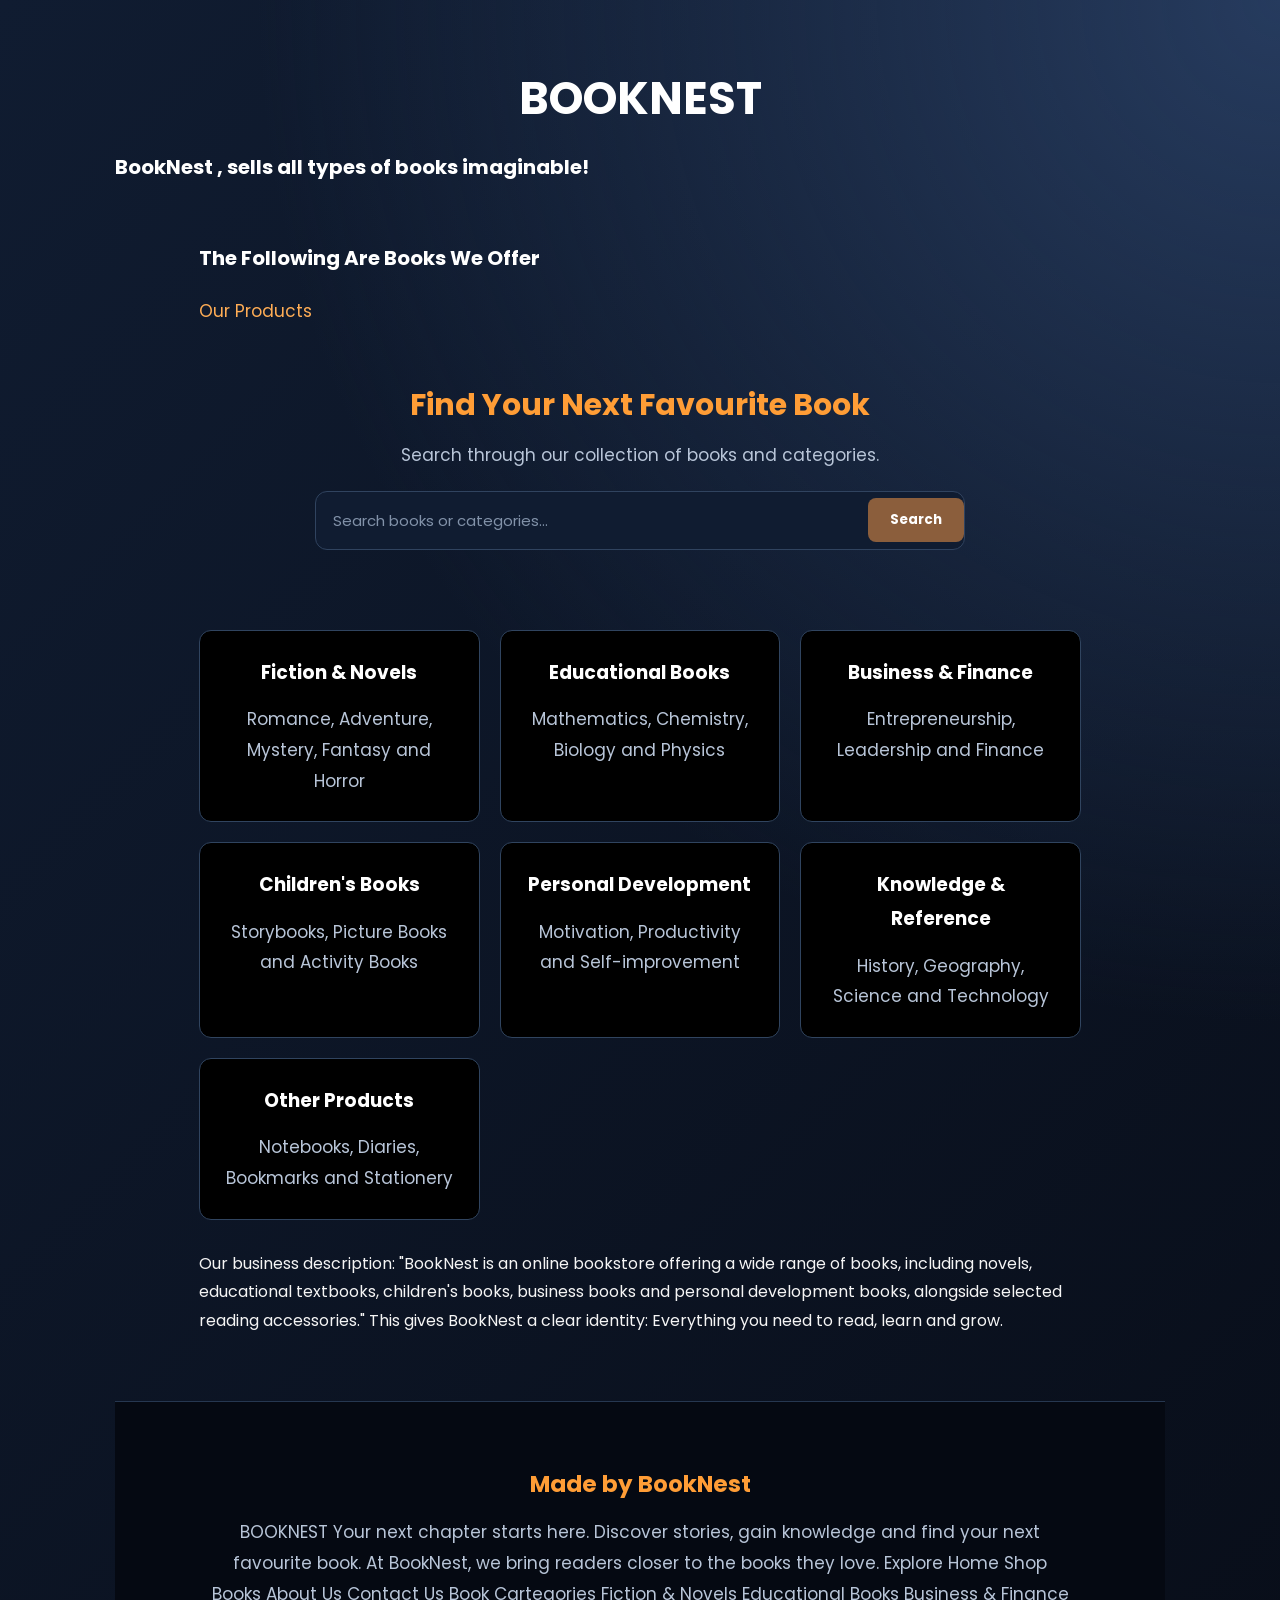
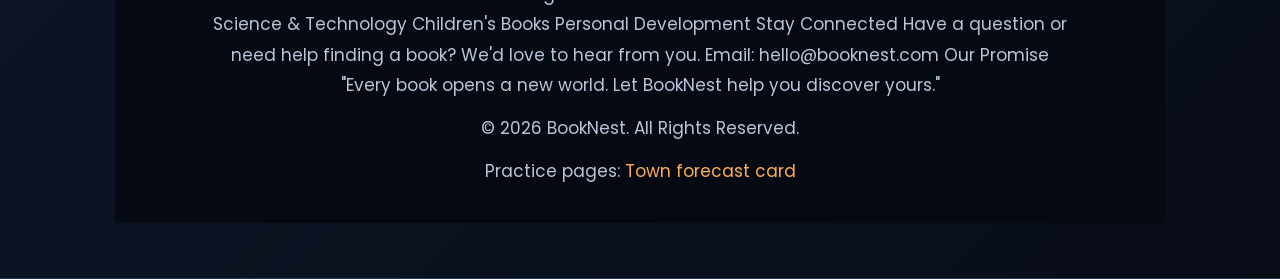
==== 1st-project-main/index.html @ 3903e00a "improve the main page and other pages" ====
<!DOCTYPE html>
<html lang="en">
<head>
  <meta charset="UTF-8">
  <meta name="viewport" content="width=device-width, initial-scale=1">
  <title>BOOKNEST</title>
  <link rel="icon" href="data:,">
  <link rel="stylesheet" href="style.css">
</head>
<body>
  <a class="skip-link" href="#main">Skip to the main content</a>
  

  <header>
    <h1>BOOKNEST</h1>
    <h2>BookNest , sells all types of books imaginable!</h2>
    

 

<main id="main">
    <section class="card" aria-labelledby="items-title">

        <h2 id="items-title">The Following Are Books We Offer</h2>
        <p class="note">Our Products</p>

        <!-- BOOK SEARCH SECTION -->
        <div class="search-section">

            <h2>Find Your Next Favourite Book</h2>

            <p>Search through our collection of books and categories.</p>

            <form class="search-box" id="bookSearch">

                <input
                    type="search"
                    id="searchInput"
                    placeholder="Search books or categories..."
                    aria-label="Search books or categories"
                >

                <button type="submit">Search</button>

            </form>

            <p id="searchMessage" class="search-message"></p>

        </div>

        <!-- BOOK CATEGORY CARDS -->
        <div class="category-grid">

            <a href="fiction.html" class="category-tab">
                <h3>Fiction & Novels</h3>
                <p>Romance, Adventure, Mystery, Fantasy and Horror</p>
            </a>

            <a href="education.html" class="category-tab">
                <h3>Educational Books</h3>
                <p>Mathematics, Chemistry, Biology and Physics</p>
            </a>

            <a href="business.html" class="category-tab">
                <h3>Business & Finance</h3>
                <p>Entrepreneurship, Leadership and Finance</p>
            </a>

            <a href="children.html" class="category-tab">
                <h3>Children's Books</h3>
                <p>Storybooks, Picture Books and Activity Books</p>
            </a>

            <a href="development.html" class="category-tab">
                <h3>Personal Development</h3>
                <p>Motivation, Productivity and Self-improvement</p>
            </a>

            <a href="knowledge.html" class="category-tab">
                <h3>Knowledge & Reference</h3>
                <p>History, Geography, Science and Technology</p>
            </a>

            <a href="products.html" class="category-tab">
                <h3>Other Products</h3>
                <p>Notebooks, Diaries, Bookmarks and Stationery</p>
            </a>

</div>

Our business description:

"BookNest is an online bookstore offering a wide range of books, including novels, educational textbooks, children's books, business books and personal development books, alongside selected reading accessories."

This gives BookNest a clear identity: Everything you need to read, learn and grow.</p>

     
    </section>
  </main>

  <footer>
    <p>Made by BookNest</p>
    <p>BOOKNEST

Your next chapter starts here.
Discover stories, gain knowledge and find your next favourite book. At BookNest, we bring readers closer to the books they love.
Explore
Home
Shop Books
About Us
Contact Us
Book Cartegories
Fiction & Novels
Educational Books
Business & Finance
Science & Technology
Children's Books
Personal Development
Stay Connected
Have a question or need help finding a book? We'd love to hear from you.
Email: hello@booknest.com
Our Promise
"Every book opens a new world. Let BookNest help you discover yours."

<p>© 2026 BookNest. All Rights Reserved.</p>
    <p>Practice pages: <a href="practice/index.html">Town forecast card</a></p>
  </footer>

  <script type="module" src="app.js"></script>
</body>
</html>
---- 1st-project-main/style.css ----
/* =================================
   BOOKNEST - MODERN DARK WEBSITE
================================= */

@import url('https://fonts.googleapis.com/css2?family=Poppins:wght@300;400;500;600;700;800&display=swap');

* {
    margin: 0;
    padding: 0;
    box-sizing: border-box;
}

html {
    scroll-behavior: smooth;
}

body {
    font-family: 'Poppins', sans-serif;
    background: #080d18;
    color: #f5f5f5;
    line-height: 1.8;
    min-height: 100vh;
}

/* HEADER */

header {
    padding: 70px 9% 55px;
    background:
        radial-gradient(circle at top right, #263b5e, transparent 45%),
        linear-gradient(135deg, #101c31, #080d18);
    border-bottom: 1px solid #273750;
}

header h1 {
    font-size: clamp(28px, 4vw, 45px);
    color: #ffffff;
    line-height: 1.3;
    margin-bottom: 25px;
    transition: 0.4s ease;
    text-align: center;

}


header h1:hover {
    color: #ff9d36;
    text-shadow: 0 0 10px #ff9d36,
                 0 0 25px #ff7518;
}

header h2 {
    font-size: clamp(20px, 1vw, 12px);
    color: #ffffff;
    line-height: 1.3;
    margin-bottom: 25px;
    transition: 0.4s ease;
}

header h2:hover {
    color: #ff9d36;
    text-shadow: 0 0 10px #ff9d36,
                 0 0 25px #ff7518;
}
header p {
    color: #b8c5d8;
    font-size: 17px;
    margin-top: 15px;
}

.note {
    color: #ffad55;
}

/* MAIN CONTENT */

main {
    width: 84%;
    max-width: 1200px;
    margin: 65px auto;
}


/* STATUS */

.status {
    color: #ffad55;
    margin-top: 15px;
}

/* FOOTER */

footer {
    background: #050912;
    border-top: 1px solid #263750;
    padding: 50px 9% 25px;
    color: #aebbd0;
    text-align: center;
}

footer p {
    margin: 12px 0;
}

footer p:first-child {
    color: #ff9d36;
    font-size: 23px;
    font-weight: 700;
}

footer a {
    color: #ffad55;
    text-decoration: none;
    transition: 0.3s ease;
}

footer a:hover {
    color: white;
    text-shadow: 0 0 10px #ff9d36,
                 0 0 20px #ff7518;
}

/* LINKS */

a {
    transition: 0.3s ease;
}

/* SKIP LINK */

.skip-link {
    position: absolute;
    left: -9999px;
    top: 10px;
    background: #ff9d36;
    color: #080d18;
    padding: 10px 18px;
    border-radius: 8px;
    z-index: 100;
}

.skip-link:focus {
    left: 10px;
}

/* SELECTION */

::selection {
    background: #ff9d36;
    color: #080d18;
}

/* SCROLLBAR */

::-webkit-scrollbar {
    width: 9px;
}

::-webkit-scrollbar-track {
    background: #080d18;
}

::-webkit-scrollbar-thumb {
    background: #ff9d36;
    border-radius: 10px;
}

/* MOBILE RESPONSIVENESS */

@media (max-width: 768px) {

    header {
        padding: 45px 6%;
    }

    main {
        width: 90%;
        margin: 35px auto;
    }

    .card {
        padding: 22px;
    }

    .card h2 {
        font-size: 23px;
    }

    footer {
        padding: 35px 6%;
    }
}                                           
/* BOOK CATEGORY GRID */

.category-grid {
    display: flex;
    align-self: center;
    gap: 25px;
    margin-top: 30px;
}

/* INDIVIDUAL CATEGORY TABS */

.category-tab {
    background: linear-gradient(145deg, #172943, #0b1427);
    border: 1px solid #30435f;
    border-radius: 16px;
    padding: 25px;
    transition: all 0.4s ease;
    
}

/* CATEGORY GLOW EFFECT */

.category-tab:hover {
    transform: translateY(-8px);
    border-color: #ff9d36;

    box-shadow:
        0 0 10px rgba(255,157,54,0.5),
        0 0 25px rgba(255,157,54,0.3),
        0 0 45px rgba(255,117,24,0.2);
}

/* CATEGORY TITLES */

.category-tab h2 {
    color: #ff9d36;
    font-size: 21px;
    margin-bottom: 15px;
    transition: 0.3s ease;
}

.category-tab:hover h2 {
    text-shadow:
        0 0 8px #ff9d36,
        0 0 18px #ff7518;
}

/* CATEGORY LIST */

.category-tab ul {
    list-style: none;
}

.category-tab li {
    color: #c1ccdc;
    padding: 7px 10px;
    border-radius: 7px;
    transition: 0.3s ease;
}

.category-tab li:hover {
    background: #263954;
    color: #ffad55;
    transform: translateX(6px);
}

/* MOBILE RESPONSIVENESS */

@media (max-width: 768px) {
    .category-grid {
        grid-template-columns: 1fr;
    }
}

/* MOBILE RESPONSIVENESS */

@media (max-width: 768px) {
    .category-tab:last-child {
        width: 100%;
    }
}
/* SEARCH SECTION */

.search-section {
    text-align: center;
    margin: 35px 0 45px;
}

.search-section h2 {
    color: #ff9d36;
    font-size: 27px;
    margin-bottom: 8px;
    text-align: center;
}

.search-section p {
    color: #b8c5d8;
    margin-bottom: 20px;
    text-align: center;
}

/* SEARCH BOX */

.search-box {
    
    max-width: 650px;
    margin: 0 auto;
    background: #101c31;
    border: 1px solid #30435f;
    border-radius: 12px;
    overflow: hidden;
    transition: 0.3s ease;
    text-align: center;
}

.search-box:focus-within {
    border-color: #ff9d36;
    box-shadow: 0 0 12px rgba(255,157,54,0.5),
                0 0 25px rgba(255,157,54,0.2);
}

/* INPUT */

.search-box input {
    flex: 1;
    min-width: 0;
    padding: 17px;
    background: transparent;
    border: none;
    outline: none;
    color: white;
    font-family: 'Poppins', sans-serif;
    font-size: 15px;
}

.search-box input::placeholder {
    color: #8292a9;
}

/* SEARCH BUTTON */

.search-box button {
    padding: 0 28px;
    background: #ff9d36;
    color: #080d18;
    border: none;
    font-weight: 700;
    font-family: 'Poppins', sans-serif;
    cursor: pointer;
    transition: 0.3s ease;
    text-align: center;
}

.search-box button:hover {
    background: #ff7518;
    box-shadow: 0 0 15px #ff9d36;
}

/* SEARCH MESSAGE */

.search-message {
    margin-top: 15px;
    color: #ffad55;
    font-size: 14px;
}

@media (max-width: 600px) {
    .search-box input {
        padding: 13px;
        font-size: 13px;
    }

    .search-box button {
        padding: 0 17px;
    }

    .search-section h2 {
        font-size: 21px;
    }
}
.category-tab {
    display: block;
    text-decoration: none;
    color: white;
    cursor: pointer;
}
/* BOOK CATEGORY PAGES */

.book-page {
    max-width: 1200px;
    margin: 40px auto;
    padding: 25px;
}

.page-heading {
    text-align: center;
    margin-bottom: 35px;
}

.page-heading h2 {
    color: #ff9d36;
    font-size: 30px;
}

.page-heading p {
    color: #cccccc;
}

.book-grid {
    display: grid;
    grid-template-columns: repeat(auto-fit, minmax(190px, 1fr));
    gap: 25px;
}

.book-item {
    background: #ffffff;
    color: #080d18;
    padding: 15px;
    border-radius: 12px;
    text-align: center;
    transition: 0.3s ease;
}

.book-item:hover {
    transform: translateY(-7px);
    box-shadow: 0 0 18px #ff9d36;
}

.book-item img {
    width: 100%;
    height: 230px;
    object-fit: contain;
    background: #eeeeee;
    border-radius: 8px;
}

.book-item h3 {
    font-size: 17px;
    margin: 12px 0 8px;
}

.book-item p {
    font-size: 14px;
    line-height: 1.5;
}

.book-price {
    color: #d87513;
    font-weight: bold;
}

.back-link {
    display: inline-block;
    margin-top: 35px;
    padding: 12px 22px;
    background: #ff9d36;
    color: #080d18;
    text-decoration: none;
    border-radius: 7px;
    font-weight: bold;
}

.back-link:hover {
    background: #ffffff;
}

.category-tab {
    display: block;
    color: inherit;
    text-decoration: none;
}

@media (max-width: 600px) {
    .book-page {
        padding: 15px;
    }

    .page-heading h2 {
        font-size: 24px;
    }
}
/* MAIN CARD CONTAINER */

.main-card {
    width: 90%;
    max-width: 1500px;
    margin: 60px auto;
    padding: 40px;
    background: #101a2c;
    border: 1px solid #30445f;
    border-radius: 20px;
    box-shadow: 0 10px 35px rgba(0, 0, 0, 0.3);

    display: grid;
    grid-template-columns: 1fr 1.1fr;
    gap: 35px;

}

/* SEARCH SECTION */

.search-section {
    text-align: center;
    padding: 20px 5px;
}

.search-section h2 {
    color: #ff9d36;
    font-size: 30px;
}

/* CATEGORY SECTION */

.category-grid {
    display: grid;
    grid-template-columns: repeat(2, 1fr);
    gap: 25px;
    text-align: center;
}

.category-tab {
    background: linear-gradient(145deg, #192b44, #0d1729);
    border: 1px solid #30445f;
    border-radius: 20px;
    padding: 25px;
    color: white;
    text-decoration: none;
    transition: 0.3s;
    text-align: center;
}

.category-tab h3 {
    color: white;
}

.category-tab p {
    line-height: 1.8;
}

/* MOBILE RESPONSIVENESS */

@media (max-width: 900px) {
    .main-card {
        grid-template-columns: 1fr;
        padding: 25px;
    }
}

@media (max-width: 550px) {
    .category-grid {
        grid-template-columns: 1fr;
    }
}

/* ARRANGE CLICKABLE CATEGORY TABS LEFT TO RIGHT */
.category-grid {
    display: grid;
    grid-template-columns: repeat(3, 1fr);
    gap: 20px;
    margin: 25px auto;
    width: 100%;
}

/* STYLE THE CLICKABLE TABS */
.category-tab {
    display: block;
    padding: 25px;
    text-align: center;
    background-color: #f5e6d3;
    border-radius: 12px;
    text-decoration: none;
    color: #333;
    transition: 0.3s ease;
}

/* HOVER EFFECT */
.category-tab:hover {
    background-color: #8b5e3c;
    color: white;
    transform: translateY(-5px);
}


/* SEARCH SECTION */
.search-section {
    width: 100%;
    text-align: center;
    margin: 40px auto;
}

.search-section h2 {
    text-align: center;
    margin-bottom: 10px;
}

.search-section p {
    text-align: center;
}

/* SEARCH BAR */
.search-box {
    display: flex;
    justify-content: center;
    align-items: center;
    gap: 10px;
    margin: 20px auto;
}



.search-box button {
    padding: 12px 22px;
    background: #8b5e3c;
    color: white;
    border: none;
    border-radius: 8px;
    cursor: pointer;
}

/* CATEGORY CARDS */
.category-grid {
    display: grid;
    grid-template-columns: repeat(3, 1fr);
    gap: 20px;
    margin: 30px auto;
    width: 100%;
}

.category-tab {
    display: block;
    padding: 25px;
    text-align: center;
    background: #000000;
    color: #333;
    text-decoration: none;
    border-radius: 12px;
    transition: 0.3s;
}

.category-tab:hover {
    background: #8b5e3c;
    color: rgb(0, 0, 0);
    transform: translateY(-5px);
}

/* RESPONSIVE DESIGN */
@media (max-width: 900px) {
    .category-grid {
        grid-template-columns: repeat(2, 1fr);
    }
}

@media (max-width: 600px) {
    .category-grid {
        grid-template-columns: 1fr;
    }
}
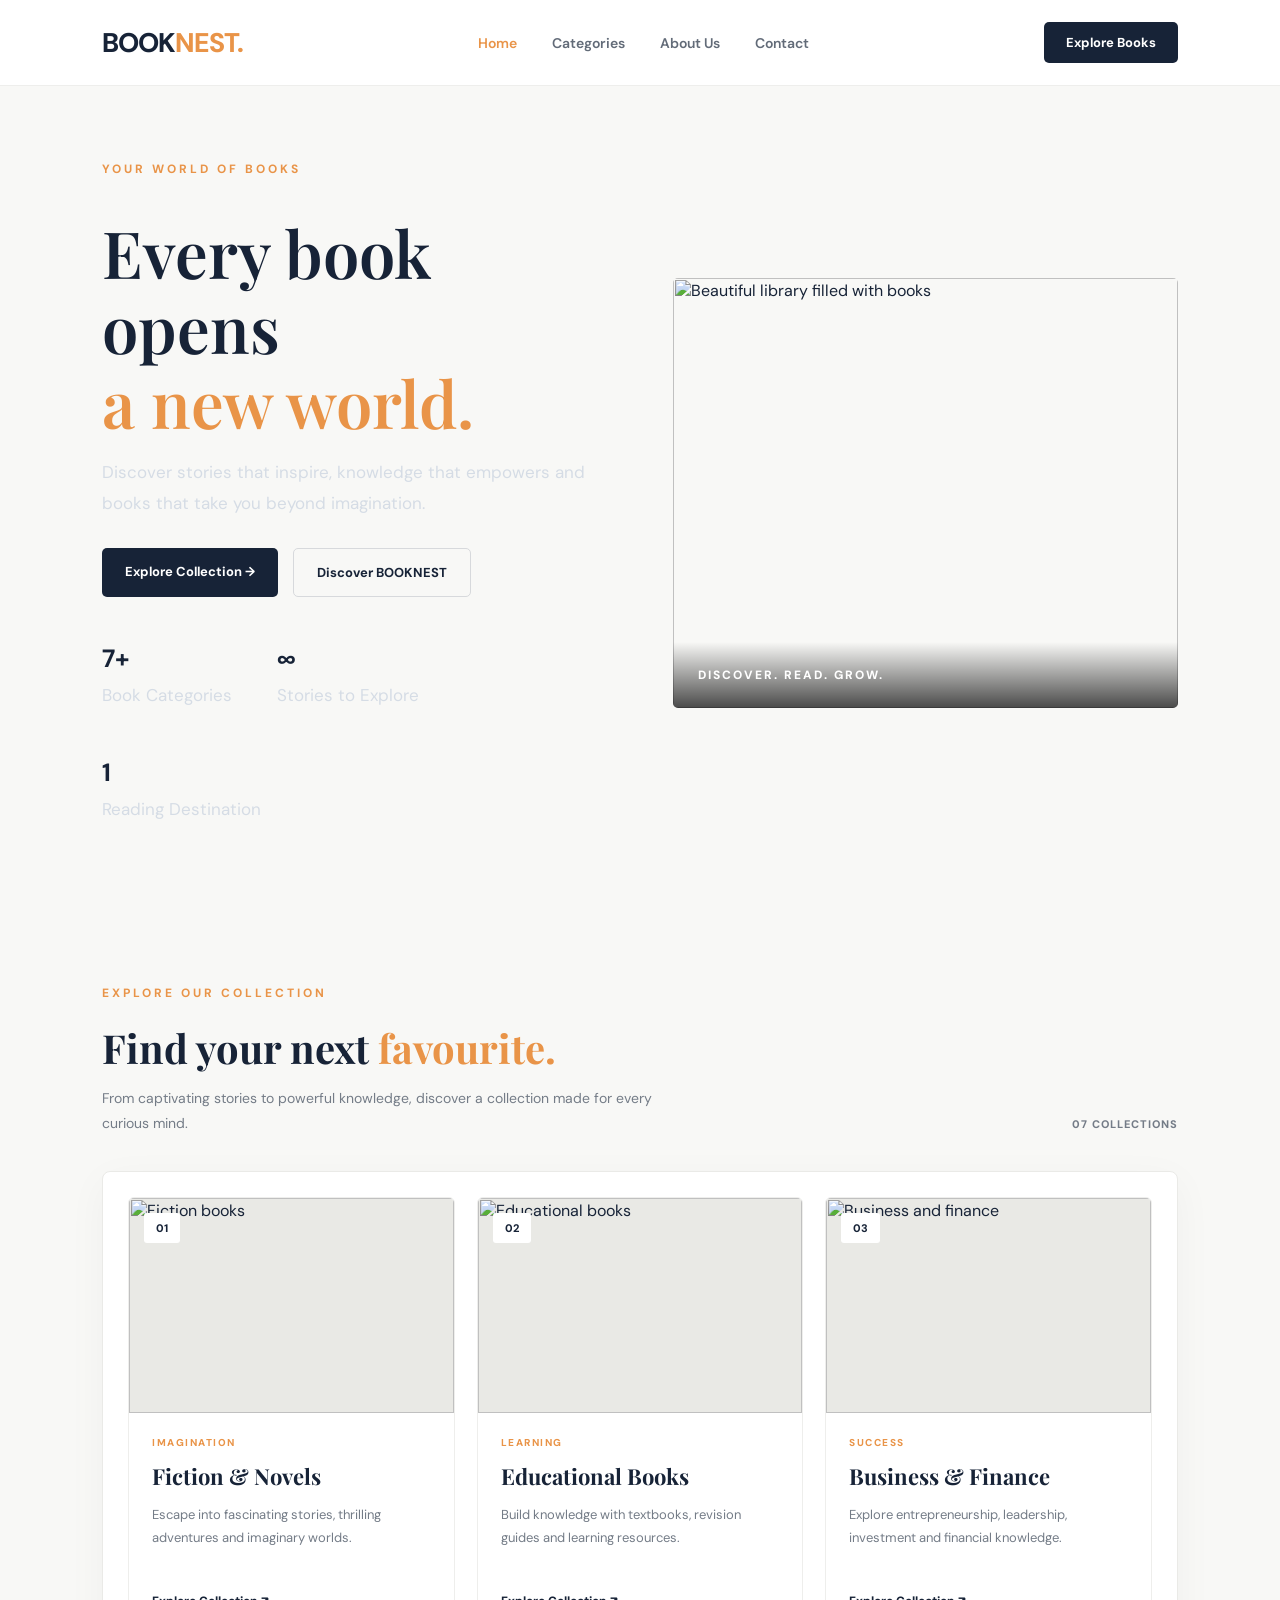
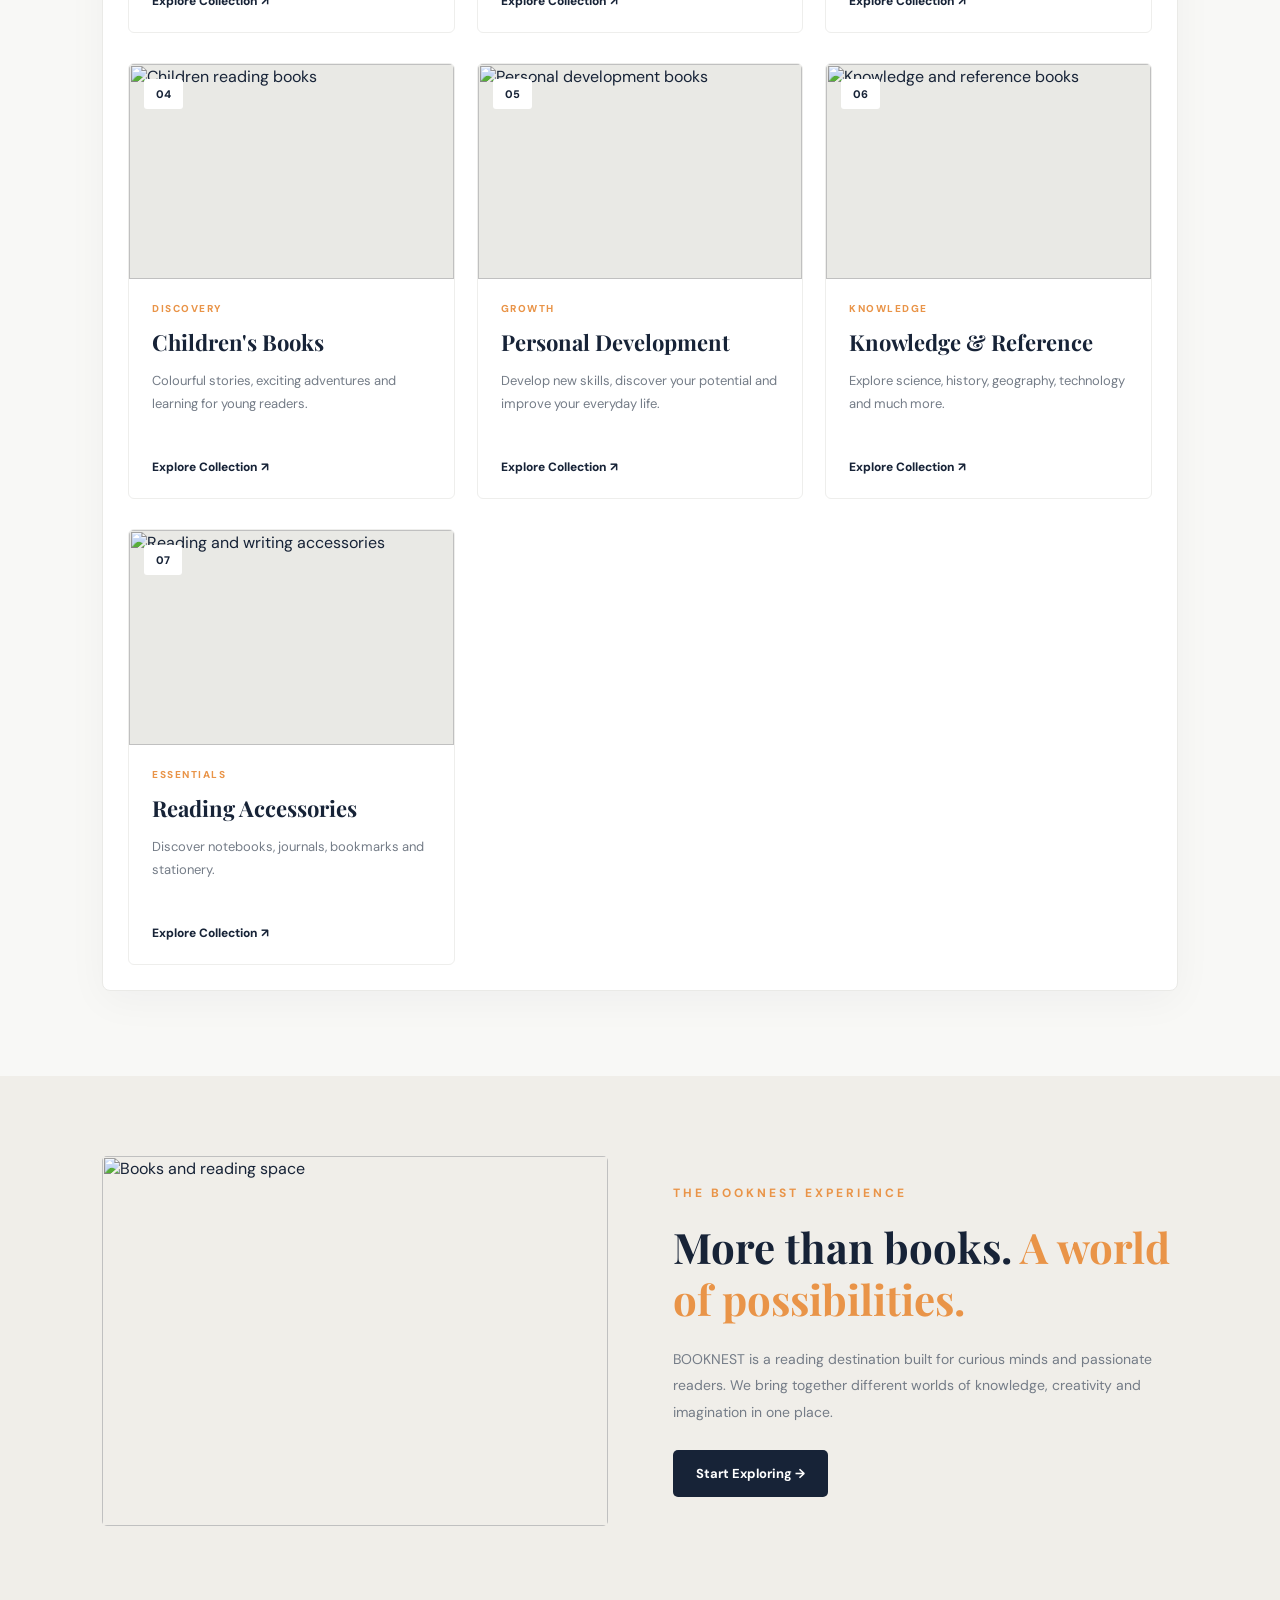
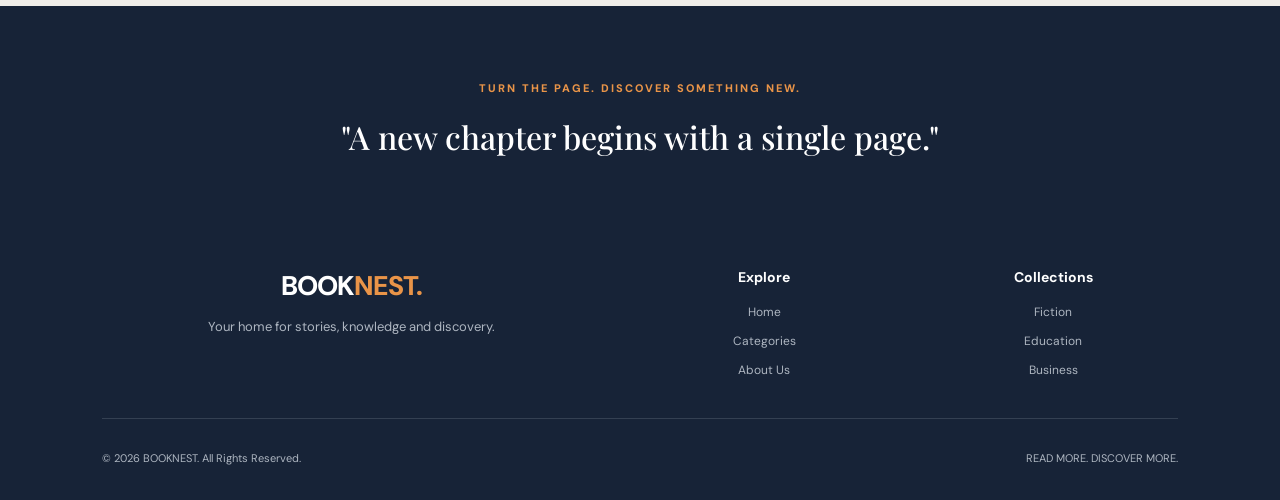
==== commit d55cc9e2: "fix nested folder" ====
--- a/1st-project-main/index.html
+++ b/1st-project-main/index.html
@@ -1,131 +1,436 @@
+</html>
+
 <!DOCTYPE html>
 <html lang="en">
+
 <head>
-  <meta charset="UTF-8">
-  <meta name="viewport" content="width=device-width, initial-scale=1">
-  <title>BOOKNEST</title>
-  <link rel="icon" href="data:,">
-  <link rel="stylesheet" href="style.css">
+    <meta charset="UTF-8">
+    <meta name="viewport" content="width=device-width, initial-scale=1.0">
+
+    <title>BOOKNEST | Discover Your Next Read</title>
+
+    <link rel="stylesheet" href="style.css">
+
+    <link rel="preconnect" href="https://fonts.googleapis.com">
+    <link rel="preconnect" href="https://fonts.gstatic.com" crossorigin>
+
+    <link href="https://fonts.googleapis.com/css2?family=DM+Sans:wght@400;500;600;700;800&family=Playfair+Display:wght@500;600;700&display=swap" rel="stylesheet">
 </head>
+
 <body>
-  <a class="skip-link" href="#main">Skip to the main content</a>
-  
-
-  <header>
-    <h1>BOOKNEST</h1>
-    <h2>BookNest , sells all types of books imaginable!</h2>
-    
-
- 
-
-<main id="main">
-    <section class="card" aria-labelledby="items-title">
-
-        <h2 id="items-title">The Following Are Books We Offer</h2>
-        <p class="note">Our Products</p>
-
-        <!-- BOOK SEARCH SECTION -->
-        <div class="search-section">
-
-            <h2>Find Your Next Favourite Book</h2>
-
-            <p>Search through our collection of books and categories.</p>
-
-            <form class="search-box" id="bookSearch">
-
-                <input
-                    type="search"
-                    id="searchInput"
-                    placeholder="Search books or categories..."
-                    aria-label="Search books or categories"
+
+    <!-- NAVIGATION -->
+    <header class="header">
+
+        <a href="index.html" class="logo"> 
+            BOOK<span>NEST.</span>
+        </a>
+
+        <nav class="navbar">
+            <a href="index.html" class="active">Home</a>
+            <a href="#categories">Categories</a>
+            <a href="#about">About Us</a>
+            <a href="#contact">Contact</a>
+        </nav>
+
+        <a href="#categories" class="header-btn">
+            Explore Books
+        </a>
+
+    </header>
+
+
+    <!-- HERO SECTION -->
+    <section class="hero">
+
+        <div class="hero-content">
+
+            <span class="eyebrow">
+                YOUR WORLD OF BOOKS
+            </span>
+
+            <h1>
+                Every book opens
+                <br>
+                <span>a new world.</span>
+            </h1>
+
+            <p>
+                Discover stories that inspire, knowledge that empowers
+                and books that take you beyond imagination.
+            </p>
+
+            <div class="hero-actions">
+
+                <a href="#categories" class="primary-btn">
+                    Explore Collection →
+                </a>
+
+                <a href="#about" class="secondary-btn">
+                    Discover BOOKNEST
+                </a>
+
+            </div>
+
+            <div class="hero-stats">
+
+                <div>
+                    <h3>7+</h3>
+                    <p>Book Categories</p>
+                </div>
+
+                <div>
+                    <h3>∞</h3>
+                    <p>Stories to Explore</p>
+                </div>
+
+                <div>
+                    <h3>1</h3>
+                    <p>Reading Destination</p>
+                </div>
+
+            </div>
+
+        </div>
+
+
+        <div class="hero-image">
+
+            <img
+                src="https://images.unsplash.com/photo-1507842217343-583bb7270b66?w=1000"
+                alt="Beautiful library filled with books"
+            >
+
+            <div class="image-caption">
+                <span>DISCOVER. READ. GROW.</span>
+            </div>
+
+        </div>
+
+    </section>
+
+
+    <!-- CATEGORY SECTION -->
+    <main>
+
+        <section class="categories" id="categories">
+
+            <div class="section-top">
+
+                <div>
+                    <span class="eyebrow">EXPLORE OUR COLLECTION</span>
+
+                    <h2>Find your next <span>favourite.</span></h2>
+
+                    <p>
+                        From captivating stories to powerful knowledge,
+                        discover a collection made for every curious mind.
+                    </p>
+                </div>
+
+                <span class="category-count">07 COLLECTIONS</span>
+
+            </div>
+
+
+            <!-- MAIN CATEGORY CARD -->
+            <div class="main-card">
+
+                <div class="category-grid">
+
+
+                    <!-- FICTION -->
+                    <a href="fiction.html" class="category-card">
+
+                        <div class="card-image">
+                            <img
+                                src="https://images.unsplash.com/photo-1512820790803-83ca734da794?w=700"
+                                alt="Fiction books"
+                            >
+
+                            <span class="card-number">01</span>
+                        </div>
+
+                        <div class="card-content">
+                            <span class="card-label">IMAGINATION</span>
+
+                            <h3>Fiction & Novels</h3>
+
+                            <p>
+                                Escape into fascinating stories,
+                                thrilling adventures and imaginary worlds.
+                            </p>
+
+                            <span class="card-link">Explore Collection ↗</span>
+                        </div>
+
+                    </a>
+
+
+                    <!-- EDUCATION -->
+                    <a href="education.html" class="category-card">
+
+                        <div class="card-image">
+                            <img
+                                src="https://images.unsplash.com/photo-1503676260728-1c00da094a0b?w=700"
+                                alt="Educational books"
+                            >
+
+                            <span class="card-number">02</span>
+                        </div>
+
+                        <div class="card-content">
+                            <span class="card-label">LEARNING</span>
+
+                            <h3>Educational Books</h3>
+
+                            <p>
+                                Build knowledge with textbooks,
+                                revision guides and learning resources.
+                            </p>
+
+                            <span class="card-link">Explore Collection ↗</span>
+                        </div>
+
+                    </a>
+
+
+                    <!-- BUSINESS -->
+                    <a href="business.html" class="category-card">
+
+                        <div class="card-image">
+                            <img
+                                src="https://images.unsplash.com/photo-1460925895917-afdab827c52f?w=700"
+                                alt="Business and finance"
+                            >
+
+                            <span class="card-number">03</span>
+                        </div>
+
+                        <div class="card-content">
+                            <span class="card-label">SUCCESS</span>
+
+                            <h3>Business & Finance</h3>
+
+                            <p>
+                                Explore entrepreneurship, leadership,
+                                investment and financial knowledge.
+                            </p>
+
+                            <span class="card-link">Explore Collection ↗</span>
+                        </div>
+
+                    </a>
+
+
+                    <!-- CHILDREN -->
+                    <a href="children.html" class="category-card">
+
+                        <div class="card-image">
+                            <img
+                                src="https://images.unsplash.com/photo-1471286174890-9c112ffca5b4?w=700"
+                                alt="Children reading books"
+                            >
+
+                            <span class="card-number">04</span>
+                        </div>
+
+                        <div class="card-content">
+                            <span class="card-label">DISCOVERY</span>
+
+                            <h3>Children's Books</h3>
+
+                            <p>
+                                Colourful stories, exciting adventures
+                                and learning for young readers.
+                            </p>
+
+                            <span class="card-link">Explore Collection ↗</span>
+                        </div>
+
+                    </a>
+
+
+                    <!-- DEVELOPMENT -->
+                    <a href="development.html" class="category-card">
+
+                        <div class="card-image">
+                            <img
+                                src="https://images.unsplash.com/photo-1544716278-ca5e3f4abd8c?w=700"
+                                alt="Personal development books"
+                            >
+
+                            <span class="card-number">05</span>
+                        </div>
+
+                        <div class="card-content">
+                            <span class="card-label">GROWTH</span>
+
+                            <h3>Personal Development</h3>
+
+                            <p>
+                                Develop new skills, discover your potential
+                                and improve your everyday life.
+                            </p>
+
+                            <span class="card-link">Explore Collection ↗</span>
+                        </div>
+
+                    </a>
+
+
+                    <!-- KNOWLEDGE -->
+                    <a href="knowledge.html" class="category-card">
+
+                        <div class="card-image">
+                            <img
+                                src="https://images.unsplash.com/photo-1532012197267-da84d127e765?w=700"
+                                alt="Knowledge and reference books"
+                            >
+
+                            <span class="card-number">06</span>
+                        </div>
+
+                        <div class="card-content">
+                            <span class="card-label">KNOWLEDGE</span>
+
+                            <h3>Knowledge & Reference</h3>
+
+                            <p>
+                                Explore science, history, geography,
+                                technology and much more.
+                            </p>
+
+                            <span class="card-link">Explore Collection ↗</span>
+                        </div>
+
+                    </a>
+
+
+                    <!-- PRODUCTS -->
+                    <a href="products.html" class="category-card">
+
+                        <div class="card-image">
+                            <img
+                                src="https://images.unsplash.com/photo-1455390582262-044cdead277a?w=700"
+                                alt="Reading and writing accessories"
+                            >
+
+                            <span class="card-number">07</span>
+                        </div>
+
+                        <div class="card-content">
+                            <span class="card-label">ESSENTIALS</span>
+
+                            <h3>Reading Accessories</h3>
+
+                            <p>
+                                Discover notebooks, journals,
+                                bookmarks and stationery.
+                            </p>
+
+                            <span class="card-link">Explore Collection ↗</span>
+                        </div>
+
+                    </a>
+
+
+                </div>
+
+            </div>
+
+        </section>
+
+
+        <!-- ABOUT SECTION -->
+        <section class="about" id="about">
+
+            <div class="about-image">
+
+                <img
+                    src="https://images.unsplash.com/photo-1506784983877-45594efa4cbe?w=900"
+                    alt="Books and reading space"
                 >
 
-                <button type="submit">Search</button>
-
-            </form>
-
-            <p id="searchMessage" class="search-message"></p>
+            </div>
+
+            <div class="about-text">
+
+                <span class="eyebrow">THE BOOKNEST EXPERIENCE</span>
+
+                <h2>
+                    More than books.
+                    <span>A world of possibilities.</span>
+                </h2>
+
+                <p>
+                    BOOKNEST is a reading destination built for curious
+                    minds and passionate readers. We bring together
+                    different worlds of knowledge, creativity and
+                    imagination in one place.
+                </p>
+
+                <a href="#categories" class="primary-btn">
+                    Start Exploring →
+                </a>
+
+            </div>
+
+        </section>
+
+
+        <!-- QUOTE SECTION -->
+        <section class="quote-section">
+
+            <p>TURN THE PAGE. DISCOVER SOMETHING NEW.</p>
+
+            <h2>
+                "A new chapter begins with a single page."
+            </h2>
+
+        </section>
+
+
+    </main>
+
+
+    <!-- FOOTER -->
+    <footer id="contact">
+
+        <div class="footer-top">
+
+            <div>
+                <a href="index.html" class="logo">
+                    BOOK<span>NEST.</span>
+                </a>
+
+                <p>
+                    Your home for stories, knowledge and discovery.
+                </p>
+            </div>
+
+            <div class="footer-links">
+                <h3>Explore</h3>
+                <a href="index.html">Home</a>
+                <a href="#categories">Categories</a>
+                <a href="#about">About Us</a>
+            </div>
+
+            <div class="footer-links">
+                <h3>Collections</h3>
+                <a href="fiction.html">Fiction</a>
+                <a href="education.html">Education</a>
+                <a href="business.html">Business</a>
+            </div>
 
         </div>
 
-        <!-- BOOK CATEGORY CARDS -->
-        <div class="category-grid">
-
-            <a href="fiction.html" class="category-tab">
-                <h3>Fiction & Novels</h3>
-                <p>Romance, Adventure, Mystery, Fantasy and Horror</p>
-            </a>
-
-            <a href="education.html" class="category-tab">
-                <h3>Educational Books</h3>
-                <p>Mathematics, Chemistry, Biology and Physics</p>
-            </a>
-
-            <a href="business.html" class="category-tab">
-                <h3>Business & Finance</h3>
-                <p>Entrepreneurship, Leadership and Finance</p>
-            </a>
-
-            <a href="children.html" class="category-tab">
-                <h3>Children's Books</h3>
-                <p>Storybooks, Picture Books and Activity Books</p>
-            </a>
-
-            <a href="development.html" class="category-tab">
-                <h3>Personal Development</h3>
-                <p>Motivation, Productivity and Self-improvement</p>
-            </a>
-
-            <a href="knowledge.html" class="category-tab">
-                <h3>Knowledge & Reference</h3>
-                <p>History, Geography, Science and Technology</p>
-            </a>
-
-            <a href="products.html" class="category-tab">
-                <h3>Other Products</h3>
-                <p>Notebooks, Diaries, Bookmarks and Stationery</p>
-            </a>
-
-</div>
-
-Our business description:
-
-"BookNest is an online bookstore offering a wide range of books, including novels, educational textbooks, children's books, business books and personal development books, alongside selected reading accessories."
-
-This gives BookNest a clear identity: Everything you need to read, learn and grow.</p>
-
-     
-    </section>
-  </main>
-
-  <footer>
-    <p>Made by BookNest</p>
-    <p>BOOKNEST
-
-Your next chapter starts here.
-Discover stories, gain knowledge and find your next favourite book. At BookNest, we bring readers closer to the books they love.
-Explore
-Home
-Shop Books
-About Us
-Contact Us
-Book Cartegories
-Fiction & Novels
-Educational Books
-Business & Finance
-Science & Technology
-Children's Books
-Personal Development
-Stay Connected
-Have a question or need help finding a book? We'd love to hear from you.
-Email: hello@booknest.com
-Our Promise
-"Every book opens a new world. Let BookNest help you discover yours."
-
-<p>© 2026 BookNest. All Rights Reserved.</p>
-    <p>Practice pages: <a href="practice/index.html">Town forecast card</a></p>
-  </footer>
-
-  <script type="module" src="app.js"></script>
+        <div class="footer-bottom">
+            <p>© 2026 BOOKNEST. All Rights Reserved.</p>
+            <p>READ MORE. DISCOVER MORE.</p>
+        </div>
+
+    </footer>
+
 </body>
 </html>
--- a/1st-project-main/style.css
+++ b/1st-project-main/style.css
@@ -1,8 +1,11 @@
-         /* =================================
-   BOOKNEST - MODERN DARK WEBSITE
+
+
+/* =================================
+   BOOKNEST - MODERN WEBSITE
 ================================= */
 
-@import url('https://fonts.googleapis.com/css2?family=Poppins:wght@300;400;500;600;700;800&display=swap');
+
+/* 1. GENERAL SETTINGS */
 
 * {
     margin: 0;
@@ -15,635 +18,936 @@
 }
 
 body {
-    font-family: 'Poppins', sans-serif;
-    background: #080d18;
-    color: #f5f5f5;
+    background: #f8f8f6;
+    color: #172337;
+    font-family: 'DM Sans', sans-serif;
+}
+
+a {
+    text-decoration: none;
+    color: inherit;
+}
+
+:root {
+    --navy: #172337;
+    --orange: #e99448;
+    --cream: #f8f8f6;
+    --grey: #747c87;
+    --white: #ffffff;
+}
+
+
+/* 2. HEADER */
+
+.header {
+    width: 100%;
+    padding: 22px 8%;
+    background: var(--white);
+    display: flex;
+    justify-content: space-between;
+    align-items: center;
+    border-bottom: 1px solid #eeeeec;
+}
+
+.logo {
+    font-size: 27px;
+    font-weight: 800;
+    letter-spacing: -1px;
+    color: var(--navy);
+}
+
+.logo span {
+    color: var(--orange);
+}
+
+.navbar {
+    display: flex;
+    align-items: center;
+    gap: 35px;
+}
+
+.navbar a {
+    font-size: 14px;
+    font-weight: 600;
+    color: #626b78;
+    transition: 0.3s;
+}
+
+.navbar a:hover,
+.navbar a.active {
+    color: var(--orange);
+}
+
+.header-btn {
+    padding: 12px 22px;
+    background: var(--navy);
+    color: white;
+    border-radius: 5px;
+    font-size: 13px;
+    font-weight: 700;
+    transition: 0.3s;
+}
+
+.header-btn:hover {
+    background: var(--orange);
+}
+
+
+/* 3. HERO SECTION */
+
+.hero {
+    padding: 75px 8%;
+    display: grid;
+    grid-template-columns: 1fr 1fr;
+    gap: 65px;
+    align-items: center;
+}
+
+.eyebrow {
+    display: inline-block;
+    color: var(--orange);
+    font-size: 11px;
+    font-weight: 800;
+    letter-spacing: 2px;
+    margin-bottom: 20px;
+}
+
+.hero h1 {
+    font-family: 'Playfair Display', serif;
+    font-size: clamp(42px, 5vw, 65px);
+    line-height: 1.12;
+    font-weight: 600;
+    color: var(--navy);
+    margin-bottom: 22px;
+}
+
+.hero h1 span {
+    color: var(--orange);
+}
+
+.hero-content > p {
+    color: var(--grey);
+    font-size: 15px;
+    line-height: 1.9;
+    max-width: 490px;
+    margin-bottom: 30px;
+}
+
+
+/* HERO BUTTONS */
+
+.hero-actions {
+    display: flex;
+    gap: 15px;
+    flex-wrap: wrap;
+}
+
+.primary-btn {
+    display: inline-block;
+    background: var(--navy);
+    color: white;
+    padding: 15px 23px;
+    border-radius: 5px;
+    font-size: 13px;
+    font-weight: 700;
+    transition: 0.3s;
+}
+
+.primary-btn:hover {
+    background: var(--orange);
+    transform: translateY(-3px);
+}
+
+.secondary-btn {
+    display: inline-block;
+    border: 1px solid #d7d9dc;
+    padding: 15px 23px;
+    border-radius: 5px;
+    font-size: 13px;
+    font-weight: 700;
+    transition: 0.3s;
+}
+
+.secondary-btn:hover {
+    border-color: var(--orange);
+    color: var(--orange);
+}
+
+
+/* HERO STATS */
+
+.hero-stats {
+    display: flex;
+    gap: 45px;
+    margin-top: 45px;
+    flex-wrap: wrap;
+}
+
+.hero-stats h3 {
+    font-size: 25px;
+    color: var(--navy);
+    margin-bottom: 5px;
+}
+
+.hero-stats p {
+    font-size: 11px;
+    color: var(--grey);
+}
+
+
+/* HERO IMAGE */
+
+.hero-image {
+    height: 430px;
+    position: relative;
+    overflow: hidden;
+    border-radius: 5px;
+}
+
+.hero-image img {
+    width: 100%;
+    height: 100%;
+    object-fit: cover;
+    transition: 0.5s;
+}
+
+.hero-image:hover img {
+    transform: scale(1.04);
+}
+
+.image-caption {
+    position: absolute;
+    bottom: 0;
+    left: 0;
+    width: 100%;
+    padding: 25px;
+    background: linear-gradient(transparent, rgba(0,0,0,0.7));
+    color: white;
+    font-size: 12px;
+    font-weight: 800;
+    letter-spacing: 2px;
+}
+
+
+/* 4. CATEGORY SECTION */
+
+.categories {
+    padding: 85px 8%;
+}
+
+.section-top {
+    display: flex;
+    justify-content: space-between;
+    align-items: end;
+    margin-bottom: 35px;
+    gap: 20px;
+}
+
+.section-top h2 {
+    font-family: 'Playfair Display', serif;
+    font-size: 40px;
+    color: var(--navy);
+    margin-bottom: 12px;
+}
+
+.section-top h2 span {
+    color: var(--orange);
+}
+
+.section-top p {
+    color: var(--grey);
+    font-size: 14px;
     line-height: 1.8;
-    min-height: 100vh;
-}
-
-/* HEADER */
-
-header {
-    padding: 70px 9% 55px;
-    background:
-        radial-gradient(circle at top right, #263b5e, transparent 45%),
-        linear-gradient(135deg, #101c31, #080d18);
-    border-bottom: 1px solid #273750;
-}
-
-header h1 {
-    font-size: clamp(28px, 4vw, 45px);
-    color: #ffffff;
-    line-height: 1.3;
-    margin-bottom: 25px;
-    transition: 0.4s ease;
-    text-align: center;
-
-}
-
-
-header h1:hover {
-    color: #ff9d36;
-    text-shadow: 0 0 10px #ff9d36,
-                 0 0 25px #ff7518;
-}
-
-header h2 {
-    font-size: clamp(20px, 1vw, 12px);
-    color: #ffffff;
-    line-height: 1.3;
-    margin-bottom: 25px;
-    transition: 0.4s ease;
-}
-
-header h2:hover {
-    color: #ff9d36;
-    text-shadow: 0 0 10px #ff9d36,
-                 0 0 25px #ff7518;
-}
-header p {
-    color: #b8c5d8;
-    font-size: 17px;
-    margin-top: 15px;
-}
-
-.note {
-    color: #ffad55;
-}
-
-/* MAIN CONTENT */
-
-main {
-    width: 84%;
-    max-width: 1200px;
-    margin: 65px auto;
-}
-
-
-/* STATUS */
-
-.status {
-    color: #ffad55;
-    margin-top: 15px;
-}
-
-/* FOOTER */
-
-footer {
-    background: #050912;
-    border-top: 1px solid #263750;
-    padding: 50px 9% 25px;
-    color: #aebbd0;
-    text-align: center;
-}
-
-footer p {
-    margin: 12px 0;
-}
-
-footer p:first-child {
-    color: #ff9d36;
-    font-size: 23px;
-    font-weight: 700;
-}
-
-footer a {
-    color: #ffad55;
-    text-decoration: none;
-    transition: 0.3s ease;
-}
-
-footer a:hover {
-    color: white;
-    text-shadow: 0 0 10px #ff9d36,
-                 0 0 20px #ff7518;
-}
-
-/* LINKS */
-
-a {
-    transition: 0.3s ease;
-}
-
-/* SKIP LINK */
-
-.skip-link {
-    position: absolute;
-    left: -9999px;
-    top: 10px;
-    background: #ff9d36;
-    color: #080d18;
-    padding: 10px 18px;
+    max-width: 550px;
+}
+
+.category-count {
+    font-size: 11px;
+    font-weight: 800;
+    letter-spacing: 1px;
+    color: var(--grey);
+    white-space: nowrap;
+    padding-bottom: 5px;
+}
+
+
+/* 5. MAIN CATEGORY CARD */
+
+.main-card {
+    background: white;
+    border: 1px solid #eaeae7;
     border-radius: 8px;
-    z-index: 100;
-}
-
-.skip-link:focus {
-    left: 10px;
-}
-
-/* SELECTION */
-
-::selection {
-    background: #ff9d36;
-    color: #080d18;
-}
-
-/* SCROLLBAR */
-
-::-webkit-scrollbar {
-    width: 9px;
-}
-
-::-webkit-scrollbar-track {
-    background: #080d18;
-}
-
-::-webkit-scrollbar-thumb {
-    background: #ff9d36;
-    border-radius: 10px;
-}
-
-/* MOBILE RESPONSIVENESS */
-
-@media (max-width: 768px) {
-
-    header {
-        padding: 45px 6%;
-    }
-
-    main {
-        width: 90%;
-        margin: 35px auto;
-    }
-
-    .card {
-        padding: 22px;
-    }
-
-    .card h2 {
-        font-size: 23px;
-    }
-
-    footer {
-        padding: 35px 6%;
-    }
-}                                           
-/* BOOK CATEGORY GRID */
-
-.category-grid {
-    display: flex;
-    align-self: center;
-    gap: 25px;
-    margin-top: 30px;
-}
-
-/* INDIVIDUAL CATEGORY TABS */
-
-.category-tab {
-    background: linear-gradient(145deg, #172943, #0b1427);
-    border: 1px solid #30435f;
-    border-radius: 16px;
     padding: 25px;
-    transition: all 0.4s ease;
-    
-}
-
-/* CATEGORY GLOW EFFECT */
-
-.category-tab:hover {
-    transform: translateY(-8px);
-    border-color: #ff9d36;
-
-    box-shadow:
-        0 0 10px rgba(255,157,54,0.5),
-        0 0 25px rgba(255,157,54,0.3),
-        0 0 45px rgba(255,117,24,0.2);
-}
-
-/* CATEGORY TITLES */
-
-.category-tab h2 {
-    color: #ff9d36;
-    font-size: 21px;
-    margin-bottom: 15px;
-    transition: 0.3s ease;
-}
-
-.category-tab:hover h2 {
-    text-shadow:
-        0 0 8px #ff9d36,
-        0 0 18px #ff7518;
-}
-
-/* CATEGORY LIST */
-
-.category-tab ul {
-    list-style: none;
-}
-
-.category-tab li {
-    color: #c1ccdc;
-    padding: 7px 10px;
-    border-radius: 7px;
-    transition: 0.3s ease;
-}
-
-.category-tab li:hover {
-    background: #263954;
-    color: #ffad55;
-    transform: translateX(6px);
-}
-
-/* MOBILE RESPONSIVENESS */
-
-@media (max-width: 768px) {
-    .category-grid {
-        grid-template-columns: 1fr;
-    }
-}
-
-/* MOBILE RESPONSIVENESS */
-
-@media (max-width: 768px) {
-    .category-tab:last-child {
-        width: 100%;
-    }
-}
-/* SEARCH SECTION */
-
-.search-section {
-    text-align: center;
-    margin: 35px 0 45px;
-}
-
-.search-section h2 {
-    color: #ff9d36;
-    font-size: 27px;
-    margin-bottom: 8px;
-    text-align: center;
-}
-
-.search-section p {
-    color: #b8c5d8;
-    margin-bottom: 20px;
-    text-align: center;
-}
-
-/* SEARCH BOX */
-
-.search-box {
-    
-    max-width: 650px;
-    margin: 0 auto;
-    background: #101c31;
-    border: 1px solid #30435f;
-    border-radius: 12px;
-    overflow: hidden;
-    transition: 0.3s ease;
-    text-align: center;
-}
-
-.search-box:focus-within {
-    border-color: #ff9d36;
-    box-shadow: 0 0 12px rgba(255,157,54,0.5),
-                0 0 25px rgba(255,157,54,0.2);
-}
-
-/* INPUT */
-
-.search-box input {
-    flex: 1;
-    min-width: 0;
-    padding: 17px;
-    background: transparent;
-    border: none;
-    outline: none;
-    color: white;
-    font-family: 'Poppins', sans-serif;
-    font-size: 15px;
-}
-
-.search-box input::placeholder {
-    color: #8292a9;
-}
-
-/* SEARCH BUTTON */
-
-.search-box button {
-    padding: 0 28px;
-    background: #ff9d36;
-    color: #080d18;
-    border: none;
-    font-weight: 700;
-    font-family: 'Poppins', sans-serif;
-    cursor: pointer;
-    transition: 0.3s ease;
-    text-align: center;
-}
-
-.search-box button:hover {
-    background: #ff7518;
-    box-shadow: 0 0 15px #ff9d36;
-}
-
-/* SEARCH MESSAGE */
-
-.search-message {
-    margin-top: 15px;
-    color: #ffad55;
-    font-size: 14px;
-}
-
-@media (max-width: 600px) {
-    .search-box input {
-        padding: 13px;
-        font-size: 13px;
-    }
-
-    .search-box button {
-        padding: 0 17px;
-    }
-
-    .search-section h2 {
-        font-size: 21px;
-    }
-}
-.category-tab {
-    display: block;
-    text-decoration: none;
-    color: white;
-    cursor: pointer;
-}
-/* BOOK CATEGORY PAGES */
-
-.book-page {
-    max-width: 1200px;
-    margin: 40px auto;
-    padding: 25px;
-}
-
-.page-heading {
-    text-align: center;
-    margin-bottom: 35px;
-}
-
-.page-heading h2 {
-    color: #ff9d36;
-    font-size: 30px;
-}
-
-.page-heading p {
-    color: #cccccc;
-}
-
-.book-grid {
-    display: grid;
-    grid-template-columns: repeat(auto-fit, minmax(190px, 1fr));
-    gap: 25px;
-}
-
-.book-item {
-    background: #ffffff;
-    color: #080d18;
-    padding: 15px;
-    border-radius: 12px;
-    text-align: center;
-    transition: 0.3s ease;
-}
-
-.book-item:hover {
-    transform: translateY(-7px);
-    box-shadow: 0 0 18px #ff9d36;
-}
-
-.book-item img {
-    width: 100%;
-    height: 230px;
-    object-fit: contain;
-    background: #eeeeee;
-    border-radius: 8px;
-}
-
-.book-item h3 {
-    font-size: 17px;
-    margin: 12px 0 8px;
-}
-
-.book-item p {
-    font-size: 14px;
-    line-height: 1.5;
-}
-
-.book-price {
-    color: #d87513;
-    font-weight: bold;
-}
-
-.back-link {
-    display: inline-block;
-    margin-top: 35px;
-    padding: 12px 22px;
-    background: #ff9d36;
-    color: #080d18;
-    text-decoration: none;
-    border-radius: 7px;
-    font-weight: bold;
-}
-
-.back-link:hover {
-    background: #ffffff;
-}
-
-.category-tab {
-    display: block;
-    color: inherit;
-    text-decoration: none;
-}
-
-@media (max-width: 600px) {
-    .book-page {
-        padding: 15px;
-    }
-
-    .page-heading h2 {
-        font-size: 24px;
-    }
-}
-/* MAIN CARD CONTAINER */
-
-.main-card {
-    width: 90%;
-    max-width: 1500px;
-    margin: 60px auto;
-    padding: 40px;
-    background: #101a2c;
-    border: 1px solid #30445f;
-    border-radius: 20px;
-    box-shadow: 0 10px 35px rgba(0, 0, 0, 0.3);
-
-    display: grid;
-    grid-template-columns: 1fr 1.1fr;
-    gap: 35px;
-
-}
-
-/* SEARCH SECTION */
-
-.search-section {
-    text-align: center;
-    padding: 20px 5px;
-}
-
-.search-section h2 {
-    color: #ff9d36;
-    font-size: 30px;
-}
-
-/* CATEGORY SECTION */
-
-.category-grid {
-    display: grid;
-    grid-template-columns: repeat(2, 1fr);
-    gap: 25px;
-    text-align: center;
-}
-
-.category-tab {
-    background: linear-gradient(145deg, #192b44, #0d1729);
-    border: 1px solid #30445f;
-    border-radius: 20px;
-    padding: 25px;
-    color: white;
-    text-decoration: none;
-    transition: 0.3s;
-    text-align: center;
-}
-
-.category-tab h3 {
-    color: white;
-}
-
-.category-tab p {
-    line-height: 1.8;
-}
-
-/* MOBILE RESPONSIVENESS */
-
-@media (max-width: 900px) {
-    .main-card {
-        grid-template-columns: 1fr;
-        padding: 25px;
-    }
-}
-
-@media (max-width: 550px) {
-    .category-grid {
-        grid-template-columns: 1fr;
-    }
-}
-
-/* ARRANGE CLICKABLE CATEGORY TABS LEFT TO RIGHT */
+    box-shadow: 0 10px 40px rgba(23, 35, 55, 0.04);
+}
+
+
+/* CATEGORY GRID */
+
 .category-grid {
     display: grid;
     grid-template-columns: repeat(3, 1fr);
-    gap: 20px;
-    margin: 25px auto;
+    gap: 30px 22px;
+}
+
+
+/* CATEGORY CARDS */
+
+.category-card {
+    display: block;
+    background: white;
+    border: 1px solid #eeeeec;
+    border-radius: 6px;
+    overflow: hidden;
+    transition: 0.3s;
+}
+
+.category-card:hover {
+    transform: translateY(-7px);
+    border-color: var(--orange);
+    box-shadow: 0 15px 30px rgba(23, 35, 55, 0.09);
+}
+
+
+/* CATEGORY IMAGES */
+
+.card-image {
+    height: 215px;
+    position: relative;
+    overflow: hidden;
+    background: #e9e9e5;
+}
+
+.card-image img {
     width: 100%;
-}
-
-/* STYLE THE CLICKABLE TABS */
-.category-tab {
-    display: block;
-    padding: 25px;
+    height: 100%;
+    object-fit: cover;
+    transition: 0.5s;
+}
+
+.category-card:hover .card-image img {
+    transform: scale(1.06);
+}
+
+.card-number {
+    position: absolute;
+    top: 15px;
+    left: 15px;
+    background: white;
+    color: var(--navy);
+    padding: 8px 12px;
+    border-radius: 3px;
+    font-size: 11px;
+    font-weight: 800;
+}
+
+
+/* CATEGORY TEXT */
+
+.card-content {
+    padding: 23px;
+}
+
+.card-label {
+    color: var(--orange);
+    font-size: 10px;
+    font-weight: 800;
+    letter-spacing: 1.5px;
+}
+
+.card-content h3 {
+    font-family: 'Playfair Display', serif;
+    font-size: 22px;
+    color: var(--navy);
+    margin: 12px 0;
+}
+
+.card-content p {
+    font-size: 13px;
+    color: var(--grey);
+    line-height: 1.8;
+    min-height: 70px;
+    margin-bottom: 20px;
+}
+
+.card-link {
+    color: var(--navy);
+    font-size: 12px;
+    font-weight: 800;
+    transition: 0.3s;
+}
+
+.category-card:hover .card-link {
+    color: var(--orange);
+}
+
+
+/* 6. ABOUT SECTION */
+
+.about {
+    padding: 80px 8%;
+    background: #f0eee9;
+    display: grid;
+    grid-template-columns: 1fr 1fr;
+    align-items: center;
+    gap: 65px;
+}
+
+.about-image {
+    height: 370px;
+    overflow: hidden;
+    border-radius: 5px;
+}
+
+.about-image img {
+    width: 100%;
+    height: 100%;
+    object-fit: cover;
+}
+
+.about-text h2 {
+    font-family: 'Playfair Display', serif;
+    font-size: 42px;
+    line-height: 1.25;
+    margin-bottom: 20px;
+    color: var(--navy);
+}
+
+.about-text h2 span {
+    color: var(--orange);
+}
+
+.about-text p {
+    color: var(--grey);
+    font-size: 14px;
+    line-height: 1.9;
+    margin-bottom: 25px;
+}
+
+
+/* 7. QUOTE SECTION */
+
+.quote-section {
+    padding: 75px 8%;
+    background: var(--navy);
     text-align: center;
-    background-color: #f5e6d3;
-    border-radius: 12px;
-    text-decoration: none;
-    color: #333;
-    transition: 0.3s ease;
-}
-
-/* HOVER EFFECT */
-.category-tab:hover {
-    background-color: #8b5e3c;
-    color: white;
-    transform: translateY(-5px);
-}
-
-
-/* SEARCH SECTION */
-.search-section {
-    width: 100%;
-    text-align: center;
-    margin: 40px auto;
-}
-
-.search-section h2 {
-    text-align: center;
-    margin-bottom: 10px;
-}
-
-.search-section p {
-    text-align: center;
-}
-
-/* SEARCH BAR */
-.search-box {
-    display: flex;
-    justify-content: center;
-    align-items: center;
-    gap: 10px;
-    margin: 20px auto;
-}
-
-
-
-.search-box button {
-    padding: 12px 22px;
-    background: #8b5e3c;
-    color: white;
-    border: none;
-    border-radius: 8px;
-    cursor: pointer;
-}
-
-/* CATEGORY CARDS */
-.category-grid {
+    color: white;
+}
+
+.quote-section p {
+    color: var(--orange);
+    font-size: 11px;
+    font-weight: 800;
+    letter-spacing: 2px;
+    margin-bottom: 20px;
+}
+
+.quote-section h2 {
+    font-family: 'Playfair Display', serif;
+    font-size: 32px;
+    font-weight: 500;
+}
+
+
+/* 8. FOOTER */
+
+footer {
+    background: #101b2b;
+    color: white;
+    padding: 55px 8% 20px;
+}
+
+.footer-top {
     display: grid;
-    grid-template-columns: repeat(3, 1fr);
-    gap: 20px;
-    margin: 30px auto;
-    width: 100%;
-}
-
-.category-tab {
-    display: block;
-    padding: 25px;
-    text-align: center;
-    background: #000000;
-    color: #333;
-    text-decoration: none;
-    border-radius: 12px;
+    grid-template-columns: 2fr 1fr 1fr;
+    gap: 40px;
+    padding-bottom: 40px;
+}
+
+footer .logo {
+    color: white;
+}
+
+.footer-top > div:first-child p {
+    color: #aeb6c1;
+    font-size: 13px;
+    margin-top: 15px;
+}
+
+.footer-links {
+    display: flex;
+    flex-direction: column;
+    gap: 13px;
+}
+
+.footer-links h3 {
+    font-size: 14px;
+    margin-bottom: 5px;
+}
+
+.footer-links a {
+    font-size: 12px;
+    color: #aeb6c1;
     transition: 0.3s;
 }
 
-.category-tab:hover {
-    background: #8b5e3c;
-    color: rgb(0, 0, 0);
-    transform: translateY(-5px);
-}
-
-/* RESPONSIVE DESIGN */
-@media (max-width: 900px) {
+.footer-links a:hover {
+    color: var(--orange);
+}
+
+.footer-bottom {
+    border-top: 1px solid #344052;
+    padding-top: 20px;
+    display: flex;
+    justify-content: space-between;
+    gap: 15px;
+    flex-wrap: wrap;
+}
+
+.footer-bottom p {
+    font-size: 11px;
+    color: #aeb6c1;
+}
+
+
+/* 9. TABLET RESPONSIVENESS */
+
+@media (max-width: 1000px) {
+
+    .hero {
+        gap: 35px;
+    }
+
     .category-grid {
         grid-template-columns: repeat(2, 1fr);
     }
-}
-
-@media (max-width: 600px) {
+
+    .navbar {
+        gap: 18px;
+    }
+
+}
+
+
+/* 10. MOBILE RESPONSIVENESS */
+
+@media (max-width: 700px) {
+
+    .header {
+        padding: 20px 5%;
+        flex-wrap: wrap;
+        gap: 20px;
+    }
+
+    .navbar {
+        width: 100%;
+        justify-content: center;
+        flex-wrap: wrap;
+        gap: 18px;
+    }
+
+    .header-btn {
+        display: none;
+    }
+
+    .hero {
+        padding: 55px 5%;
+        grid-template-columns: 1fr;
+    }
+
+    .hero-image {
+        height: 300px;
+    }
+
+    .hero h1 {
+        font-size: 43px;
+    }
+
+    .hero-stats {
+        gap: 25px;
+    }
+
+    .categories {
+        padding: 60px 5%;
+    }
+
+    .section-top {
+        align-items: start;
+        flex-direction: column;
+    }
+
+    .section-top h2 {
+        font-size: 32px;
+    }
+
+    .main-card {
+        padding: 12px;
+    }
+
     .category-grid {
         grid-template-columns: 1fr;
     }
-}
+
+    .card-image {
+        height: 230px;
+    }
+
+    .about {
+        padding: 55px 5%;
+        grid-template-columns: 1fr;
+        gap: 35px;
+    }
+
+    .about-image {
+        height: 280px;
+    }
+
+    .about-text h2 {
+        font-size: 34px;
+    }
+
+    .quote-section h2 {
+        font-size: 25px;
+    }
+
+    .footer-top {
+        grid-template-columns: 1fr 1fr;
+    }
+
+    .footer-top > div:first-child {
+        grid-column: 1 / -1;
+    }
+
+}
+
+
+/* SMALL PHONES */
+
+@media (max-width: 380px) {
+
+    .hero h1 {
+        font-size: 35px;
+    }
+
+    .hero-actions {
+        flex-direction: column;
+    }
+
+    .hero-stats {
+        gap: 18px;
+    }
+
+    .navbar {
+        gap: 12px;
+    }
+
+    .navbar a {
+        font-size: 12px;
+    }
+
+}
+
+
+/* MODERN BOOKNEST CATEGORY STORE */
+
+.shop-header {
+    display: flex;
+    align-items: center;
+    justify-content: space-between;
+    padding: 20px 8%;
+    background: white;
+    border-bottom: 1px solid #eee;
+    position: sticky;
+    top: 0;
+    z-index: 100;
+}
+
+.logo {
+    font-size: 27px;
+    font-weight: 800;
+    color: #172337;
+    text-decoration: none;
+}
+
+.logo span {
+    color: #e99448;
+}
+
+.shop-header nav {
+    display: flex;
+    gap: 30px;
+}
+
+.shop-header nav a {
+    text-decoration: none;
+    color: #172337;
+    font-weight: 600;
+}
+
+.shop-header nav a:hover {
+    color: #e99448;
+}
+
+.header-cart {
+    background: #172337;
+    color: white;
+    padding: 12px 18px;
+    border-radius: 30px;
+    display: flex;
+    gap: 10px;
+}
+
+#cart-count {
+    color: #e99448;
+    font-weight: bold;
+}
+
+.shop-hero {
+    background: linear-gradient(120deg, #172337, #30465f);
+    color: white;
+    padding: 55px 8% 100px;
+}
+
+.back-button {
+    display: inline-block;
+    color: white;
+    text-decoration: none;
+    border: 1px solid #ffffff70;
+    padding: 10px 18px;
+    border-radius: 25px;
+    margin-bottom: 45px;
+}
+
+.back-button:hover {
+    background: white;
+    color: #172337;
+}
+
+.hero-content {
+    max-width: 700px;
+}
+
+.eyebrow {
+    color: #e99448;
+    font-size: 12px;
+    font-weight: bold;
+    letter-spacing: 3px;
+}
+
+.hero-content h1 {
+    font-family: 'Playfair Display', serif;
+    font-size: clamp(38px, 6vw, 65px);
+    line-height: 1.15;
+    margin: 18px 0;
+}
+
+.hero-content h1 span {
+    color: #e99448;
+}
+
+.hero-content p {
+    color: #d5dce5;
+    font-size: 17px;
+    line-height: 1.8;
+}
+
+.shop-content {
+    padding: 75px 8%;
+    background: #f8f8f6;
+}
+
+.shop-heading {
+    display: flex;
+    justify-content: space-between;
+    align-items: end;
+    gap: 20px;
+    margin-bottom: 40px;
+}
+
+.shop-heading h2 {
+    font-family: 'Playfair Display', serif;
+    color: #172337;
+    font-size: 36px;
+    margin: 12px 0;
+}
+
+.shop-heading p {
+    color: #747c87;
+}
+
+#book-search {
+    padding: 14px 18px;
+    width: 280px;
+    border: 1px solid #ddd;
+    border-radius: 30px;
+    outline: none;
+    font-size: 14px;
+}
+
+#book-search:focus {
+    border-color: #e99448;
+}
+
+.book-grid {
+    display: grid;
+    grid-template-columns: repeat(4, minmax(0, 1fr));
+    gap: 25px;
+}
+
+.product-card {
+    background: white;
+    border-radius: 12px;
+    overflow: hidden;
+    border: 1px solid #eee;
+    transition: 0.3s ease;
+}
+
+.product-card:hover {
+    transform: translateY(-7px);
+    box-shadow: 0 15px 30px #17233715;
+}
+
+.product-card img {
+    width: 100%;
+    height: 240px;
+    object-fit: contain;
+    padding: 18px;
+    background: #f1f0ed;
+}
+
+.product-info {
+    padding: 20px;
+}
+
+.book-category {
+    color: #e99448;
+    text-transform: uppercase;
+    font-size: 10px;
+    letter-spacing: 1.5px;
+    font-weight: bold;
+}
+
+.product-info h3 {
+    font-family: 'Playfair Display', serif;
+    font-size: 18px;
+    color: #172337;
+    margin: 12px 0 7px;
+}
+
+.product-info p {
+    color: #747c87;
+    font-size: 14px;
+    margin-bottom: 20px;
+}
+
+.product-bottom {
+    display: flex;
+    align-items: center;
+    justify-content: space-between;
+    gap: 8px;
+}
+
+.product-bottom strong {
+    color: #172337;
+    font-size: 14px;
+}
+
+.add-cart {
+    border: none;
+    background: #e99448;
+    color: white;
+    padding: 10px 12px;
+    border-radius: 6px;
+    cursor: pointer;
+    font-weight: bold;
+    transition: 0.3s;
+}
+
+.add-cart:hover {
+    background: #172337;
+}
+
+.cart-section {
+    background: white;
+    padding: 50px 8%;
+}
+
+.cart-section h2 {
+    font-family: 'Playfair Display', serif;
+    color: #172337;
+    margin-bottom: 20px;
+}
+
+.cart-section h3 {
+    margin-top: 20px;
+    color: #172337;
+}
+
+.cart-item {
+    display: flex;
+    justify-content: space-between;
+    align-items: center;
+    gap: 15px;
+    padding: 15px 0;
+    border-bottom: 1px solid #eee;
+}
+
+.cart-item button {
+    background: #172337;
+    color: white;
+    border: none;
+    padding: 7px 12px;
+    border-radius: 5px;
+    cursor: pointer;
+}
+
+footer {
+    background: #172337;
+    color: white;
+    text-align: center;
+    padding: 35px 8%;
+}
+
+footer p {
+    margin-top: 12px;
+    color: #cbd2dc;
+}
+
+@media (max-width: 1000px) {
+    .book-grid {
+        grid-template-columns: repeat(3, 1fr);
+    }
+}
+
+@media (max-width: 750px) {
+    .book-grid {
+        grid-template-columns: repeat(2, 1fr);
+    }
+
+    .shop-header nav {
+        display: none;
+    }
+
+    .shop-heading {
+        align-items: flex-start;
+        flex-direction: column;
+    }
+
+    #book-search {
+        width: 100%;
+    }
+}
+
+@media (max-width: 450px) {
+    .book-grid {
+        grid-template-columns: 1fr;
+    }
+
+    .shop-content {
+        padding: 50px 5%;
+    }
+
+    .shop-hero {
+        padding: 40px 5% 70px;
+    }
+}
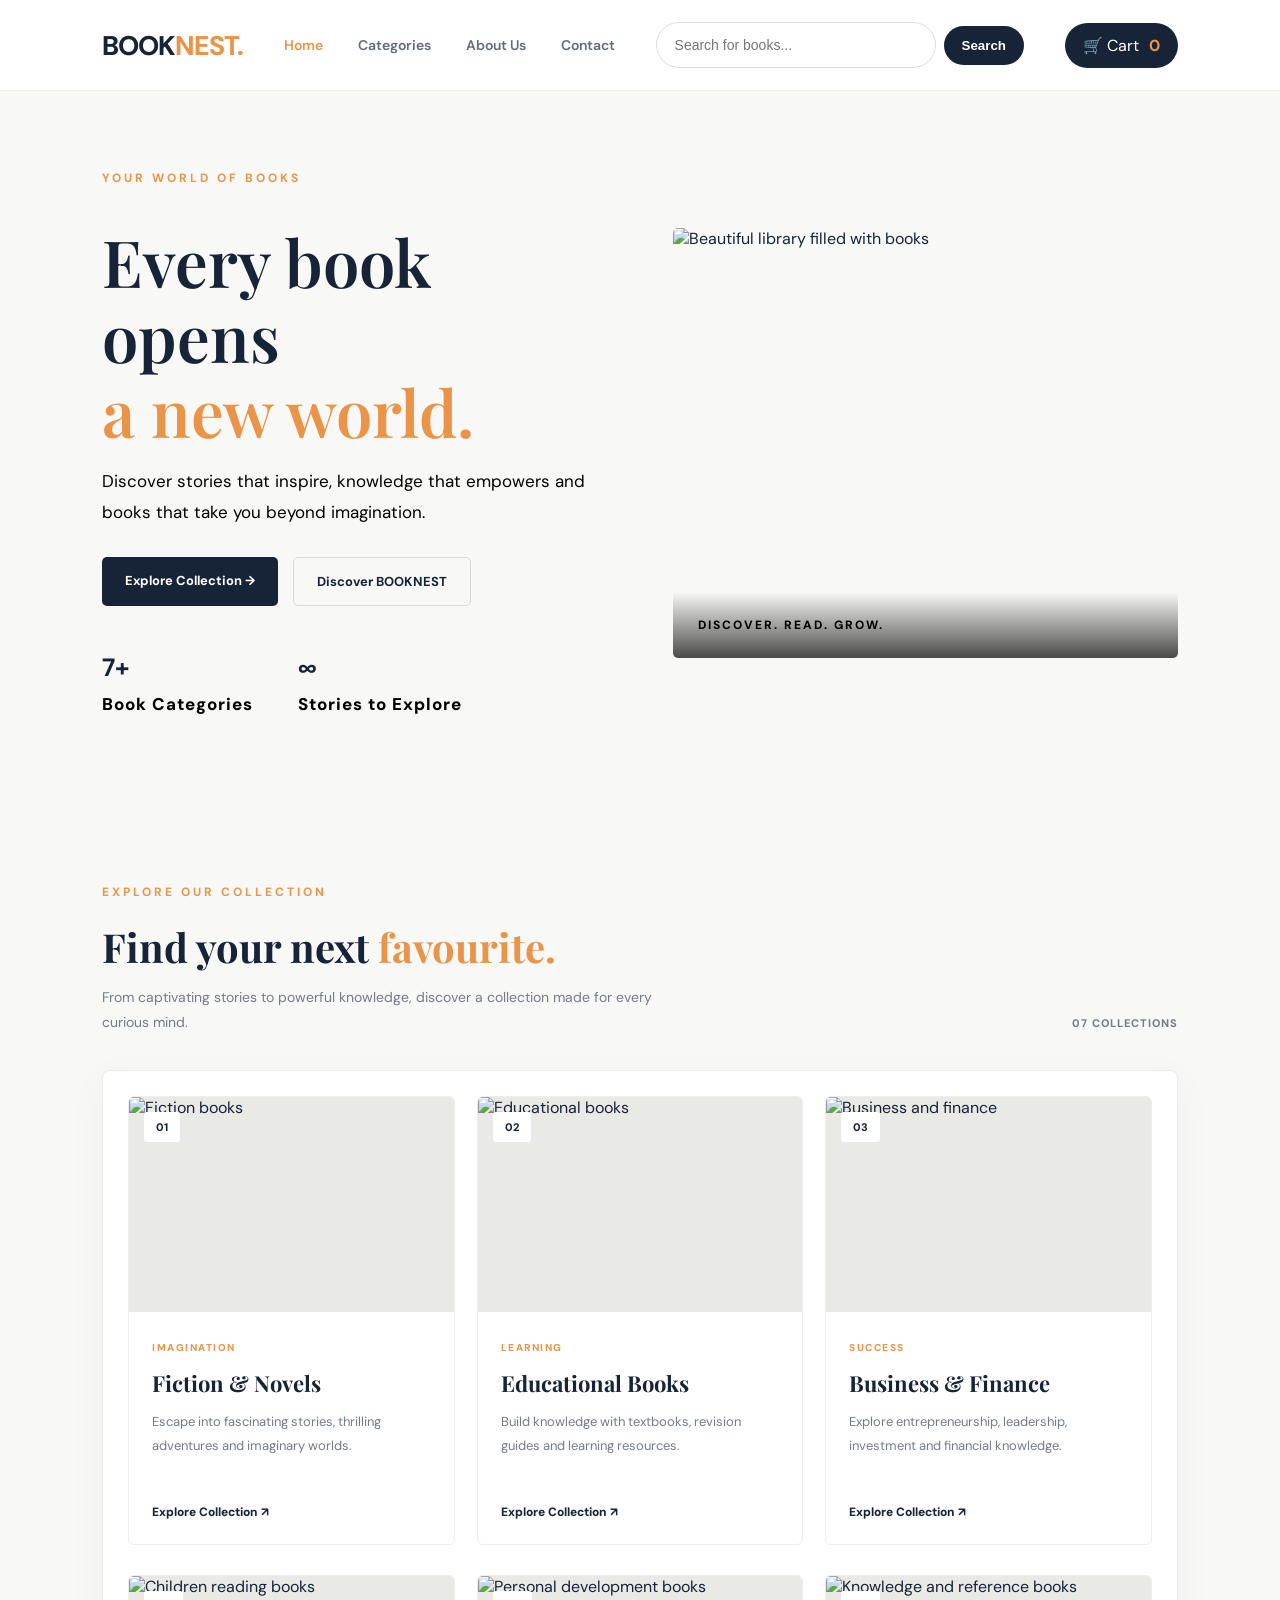
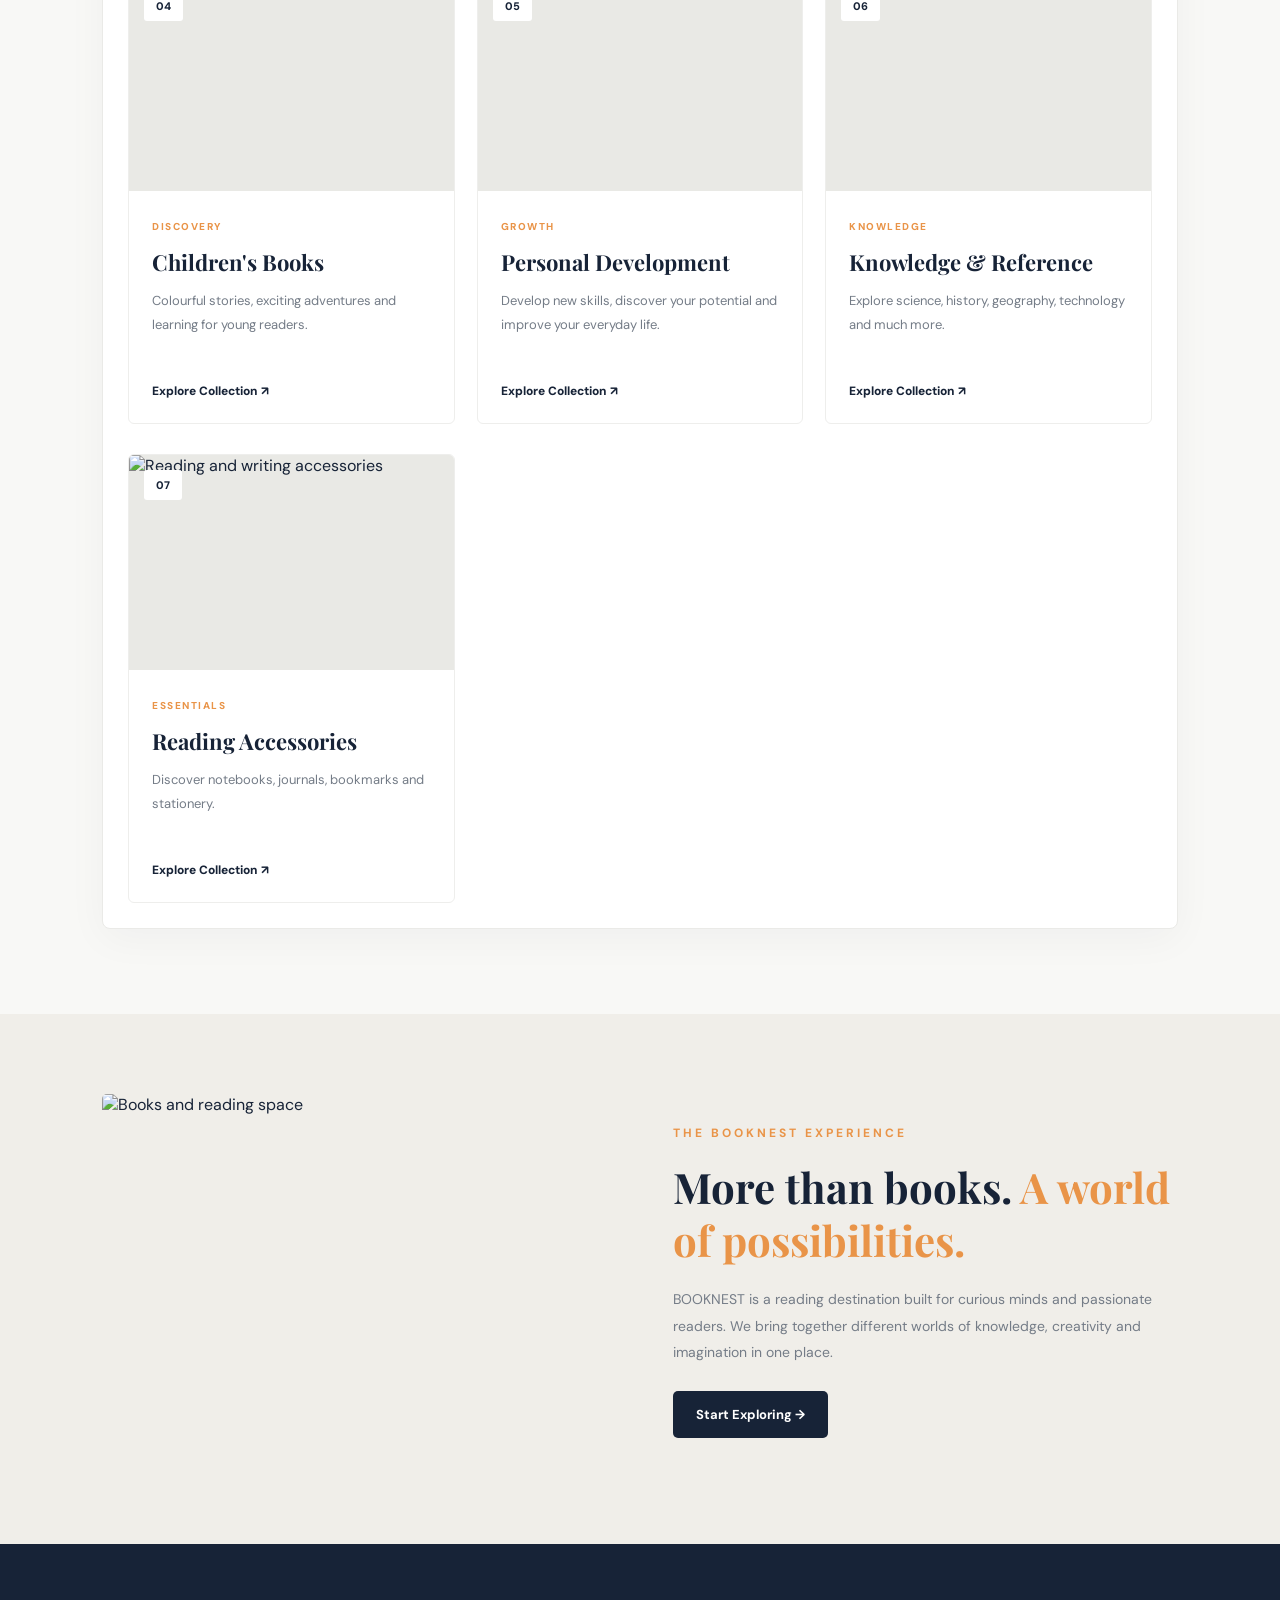
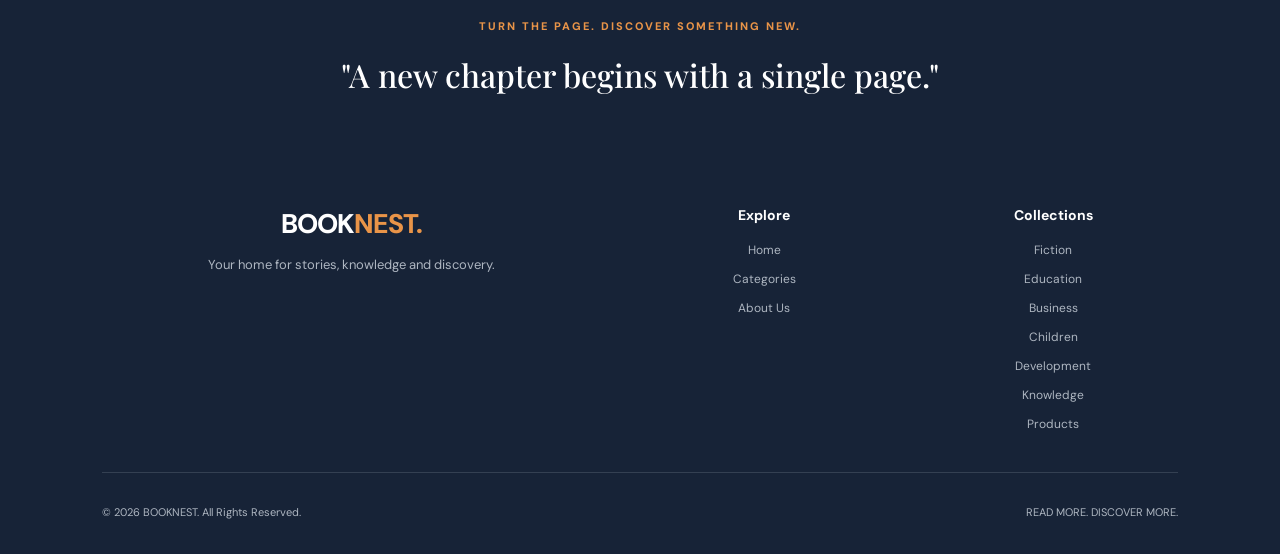
==== commit c248925d: "add a search bar" ====
--- a/1st-project-main/index.html
+++ b/1st-project-main/index.html
@@ -1,5 +1,3 @@
-</html>
-
 <!DOCTYPE html>
 <html lang="en">
 
@@ -7,7 +5,7 @@
     <meta charset="UTF-8">
     <meta name="viewport" content="width=device-width, initial-scale=1.0">
 
-    <title>BOOKNEST | Discover Your Next Read</title>
+    <title>BOOKNEST</title>
 
     <link rel="stylesheet" href="style.css">
 
@@ -32,10 +30,14 @@
             <a href="#about">About Us</a>
             <a href="#contact">Contact</a>
         </nav>
-
-        <a href="#categories" class="header-btn">
-            Explore Books
-        </a>
+        <div class="header-search">
+    <input type="text" id="book-search" placeholder="Search for books...">
+    <button type="button" onclick="searchBooks()">Search</button>
+</div>
+        <div class="header-cart">
+            <span>🛒 Cart</span>
+            <span id="cart-count">0</span>
+        </div>
 
     </header>
 
@@ -55,7 +57,7 @@
                 <span>a new world.</span>
             </h1>
 
-            <p>
+            <p id="hero-description">
                 Discover stories that inspire, knowledge that empowers
                 and books that take you beyond imagination.
             </p>
@@ -76,19 +78,13 @@
 
                 <div>
                     <h3>7+</h3>
-                    <p>Book Categories</p>
+                    <p style="color: black;">Book Categories</p>
                 </div>
 
                 <div>
                     <h3>∞</h3>
-                    <p>Stories to Explore</p>
+                    <p style="color: black;">Stories to Explore</p>
                 </div>
-
-                <div>
-                    <h3>1</h3>
-                    <p>Reading Destination</p>
-                </div>
-
             </div>
 
         </div>
@@ -421,6 +417,10 @@
                 <a href="fiction.html">Fiction</a>
                 <a href="education.html">Education</a>
                 <a href="business.html">Business</a>
+                <a href="children.html">Children</a>
+                <a href="development.html">Development</a>
+                <a href="knowledge.html">Knowledge</a>
+                <a href="products.html">Products</a>
             </div>
 
         </div>
--- a/1st-project-main/style.css
+++ b/1st-project-main/style.css
@@ -6,11 +6,18 @@
 
 
 /* 1. GENERAL SETTINGS */
-
-* {
+ *
+ {
     margin: 0;
     padding: 0;
     box-sizing: border-box;
+}
+#hero-description {
+    font-size: 17px;
+    color: #000000;
+    line-height: 1.8;
+    max-width: 490px;
+    margin-bottom: 30px;
 }
 
 html {
@@ -178,6 +185,7 @@
 
 .hero-stats {
     display: flex;
+
     gap: 45px;
     margin-top: 45px;
     flex-wrap: wrap;
@@ -191,7 +199,10 @@
 
 .hero-stats p {
     font-size: 11px;
-    color: var(--grey);
+    font-weight: 800;
+    letter-spacing: 1px; 
+    color: var(--black);
+
 }
 
 
@@ -222,7 +233,7 @@
     width: 100%;
     padding: 25px;
     background: linear-gradient(transparent, rgba(0,0,0,0.7));
-    color: white;
+    color: rgb(0, 0, 0);
     font-size: 12px;
     font-weight: 800;
     letter-spacing: 2px;
@@ -951,3 +962,50 @@
         padding: 40px 5% 70px;
     }
 }
+/* HEADER SEARCH BAR */
+
+.header-search {
+    display: flex;
+    align-items: center;
+    gap: 8px;
+}
+
+.header-search input {
+    width: 250px;
+    padding: 12px 16px;
+    border: 1px solid #ddd;
+    border-radius: 25px;
+    outline: none;
+    font-size: 13px;
+    transition: 0.3s;
+}
+
+.header-search input:focus {
+    border-color: #e99448;
+    box-shadow: 0 0 5px rgba(233, 148, 72, 0.2);
+}
+
+.header-search button {
+    padding: 12px 18px;
+    border: none;
+    border-radius: 25px;
+    background: #172337;
+    color: white;
+    cursor: pointer;
+    font-weight: bold;
+    transition: 0.3s;
+}
+
+.header-search button:hover {
+    background: #e99448;
+}
+
+@media (max-width: 700px) {
+    .header-search {
+        width: 100%;
+    }
+
+    .header-search input {
+        width: 100%;
+    }
+}
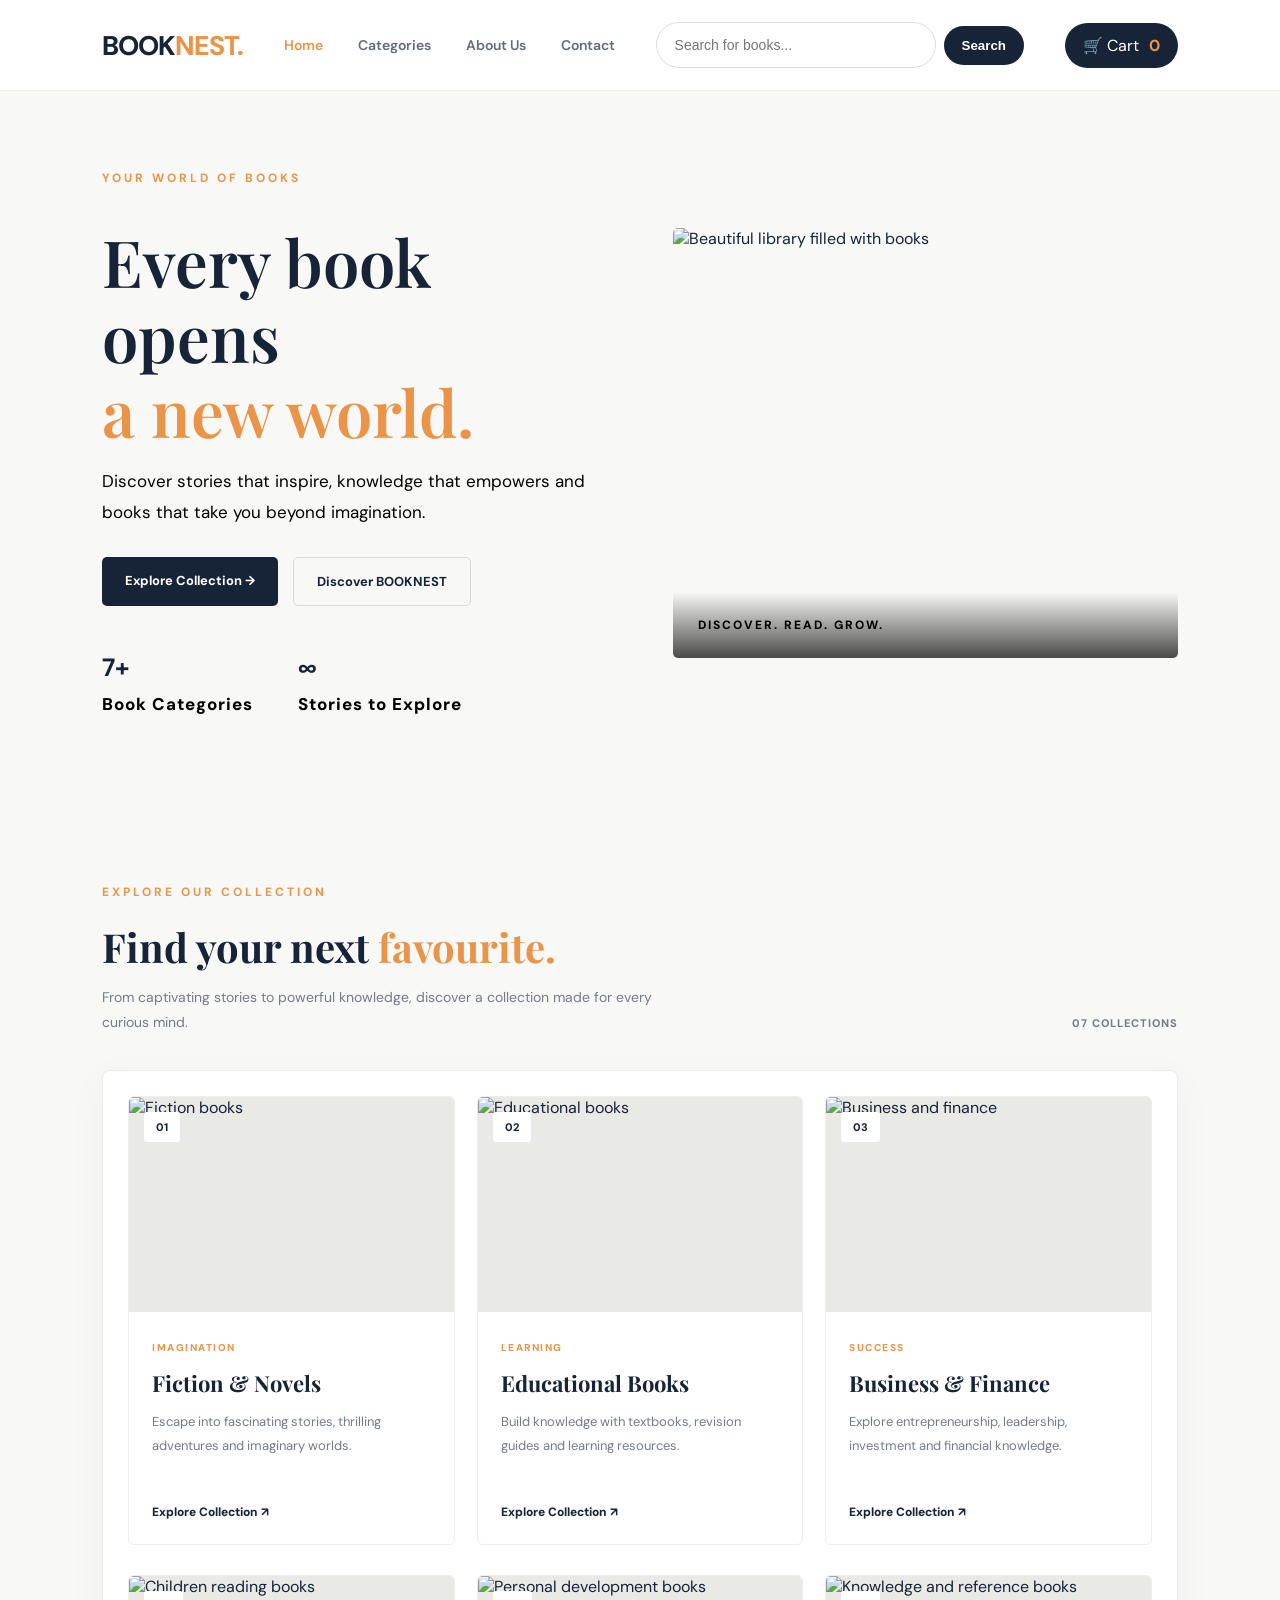
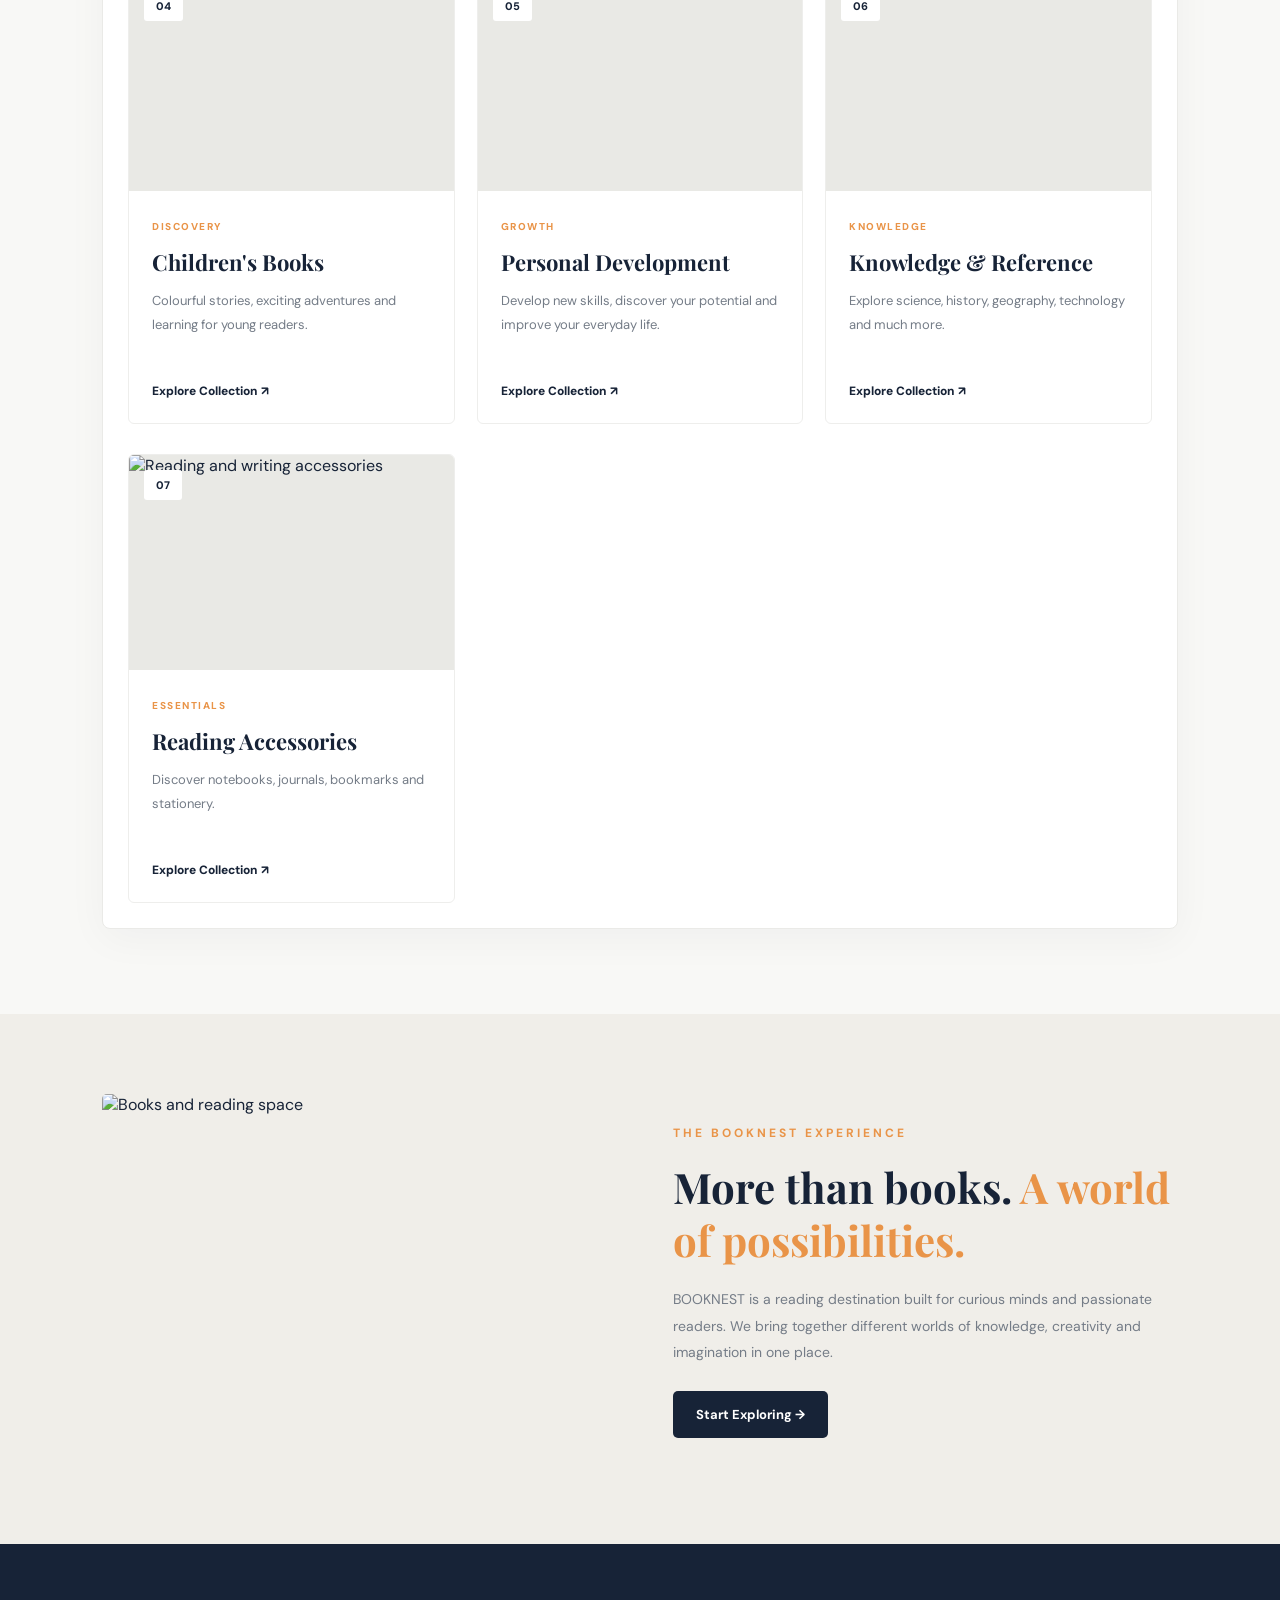
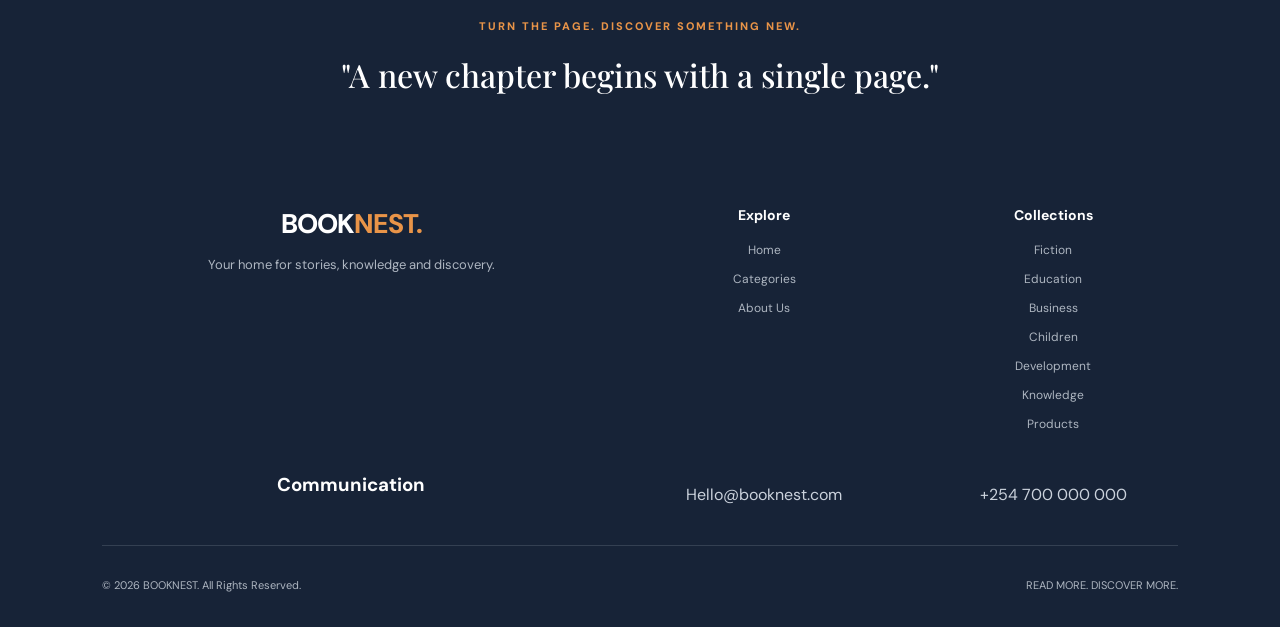
==== commit 3ad8ab7f: "add  a communication way" ====
--- a/1st-project-main/index.html
+++ b/1st-project-main/index.html
@@ -422,7 +422,9 @@
                 <a href="knowledge.html">Knowledge</a>
                 <a href="products.html">Products</a>
             </div>
-
+                <H3>Communication</H3>
+                <p>Hello@booknest.com</p>
+                <p>+254 700 000 000</p>
         </div>
 
         <div class="footer-bottom">
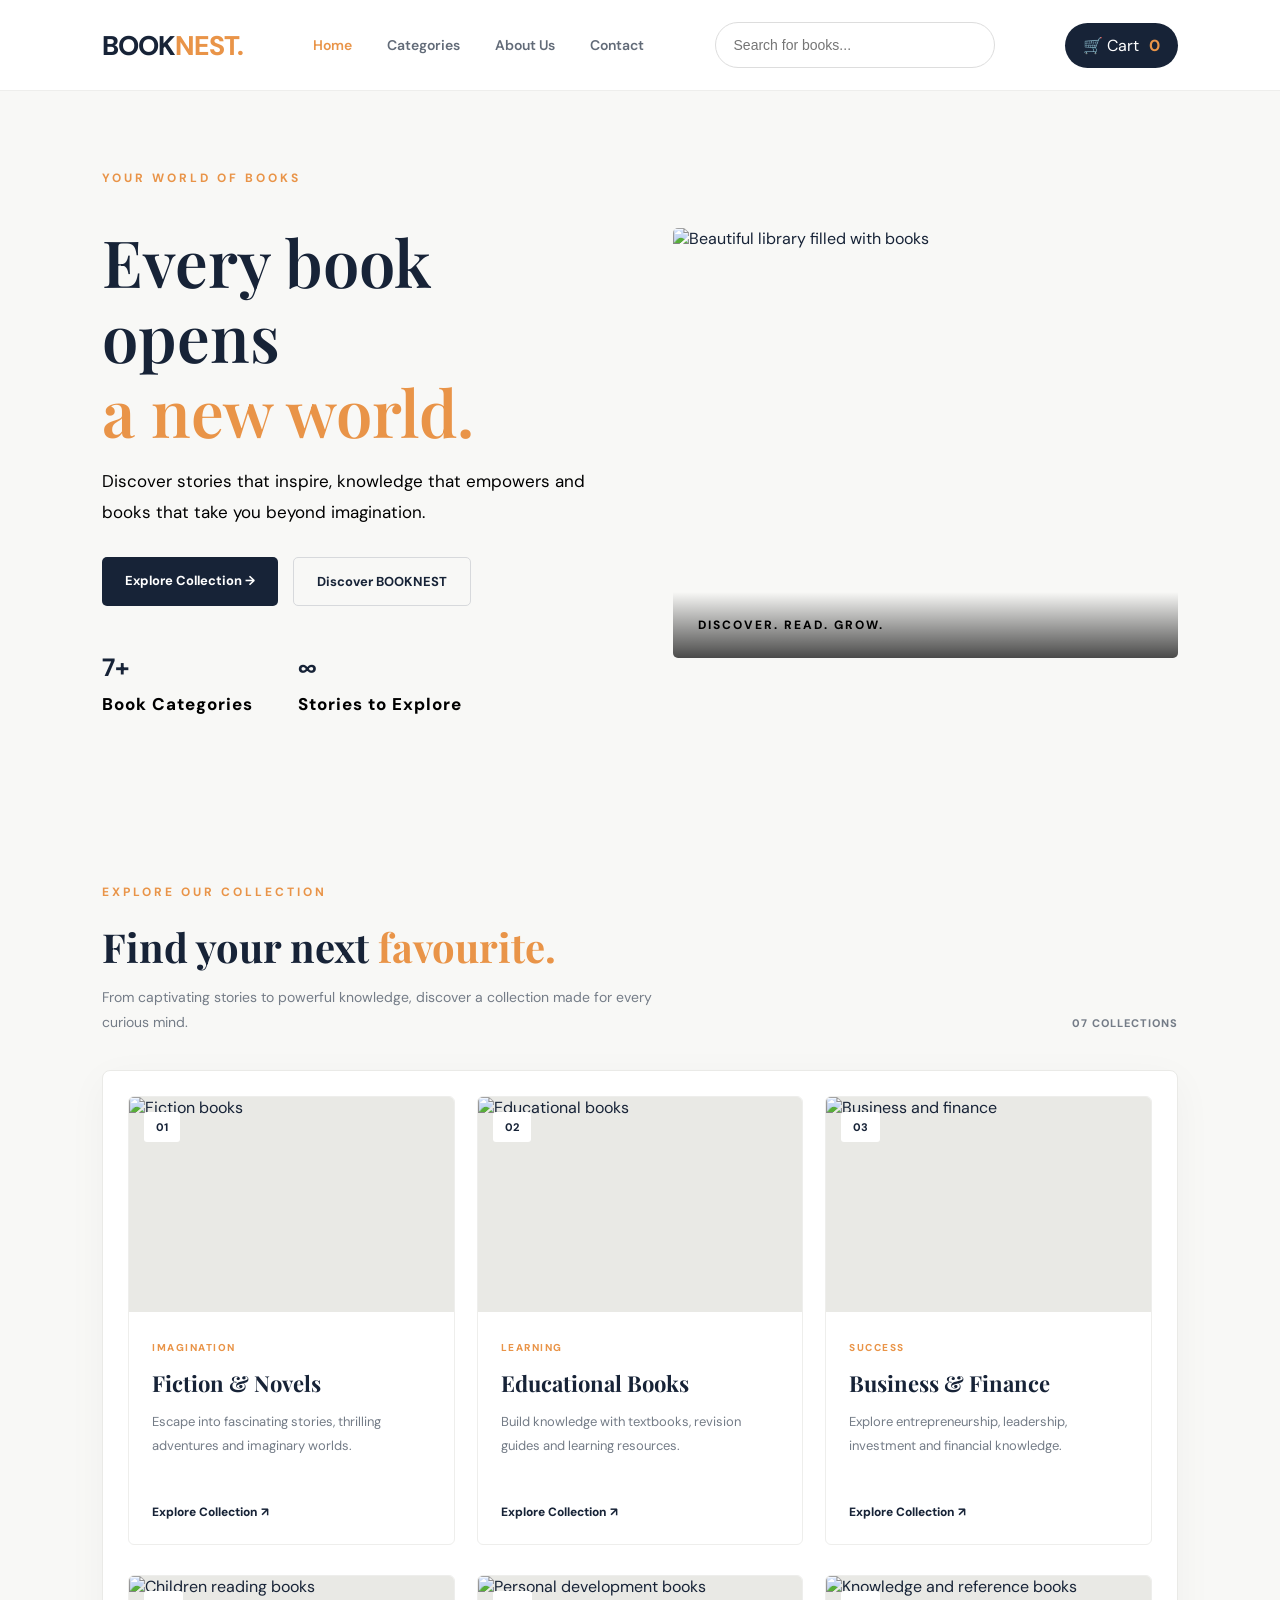
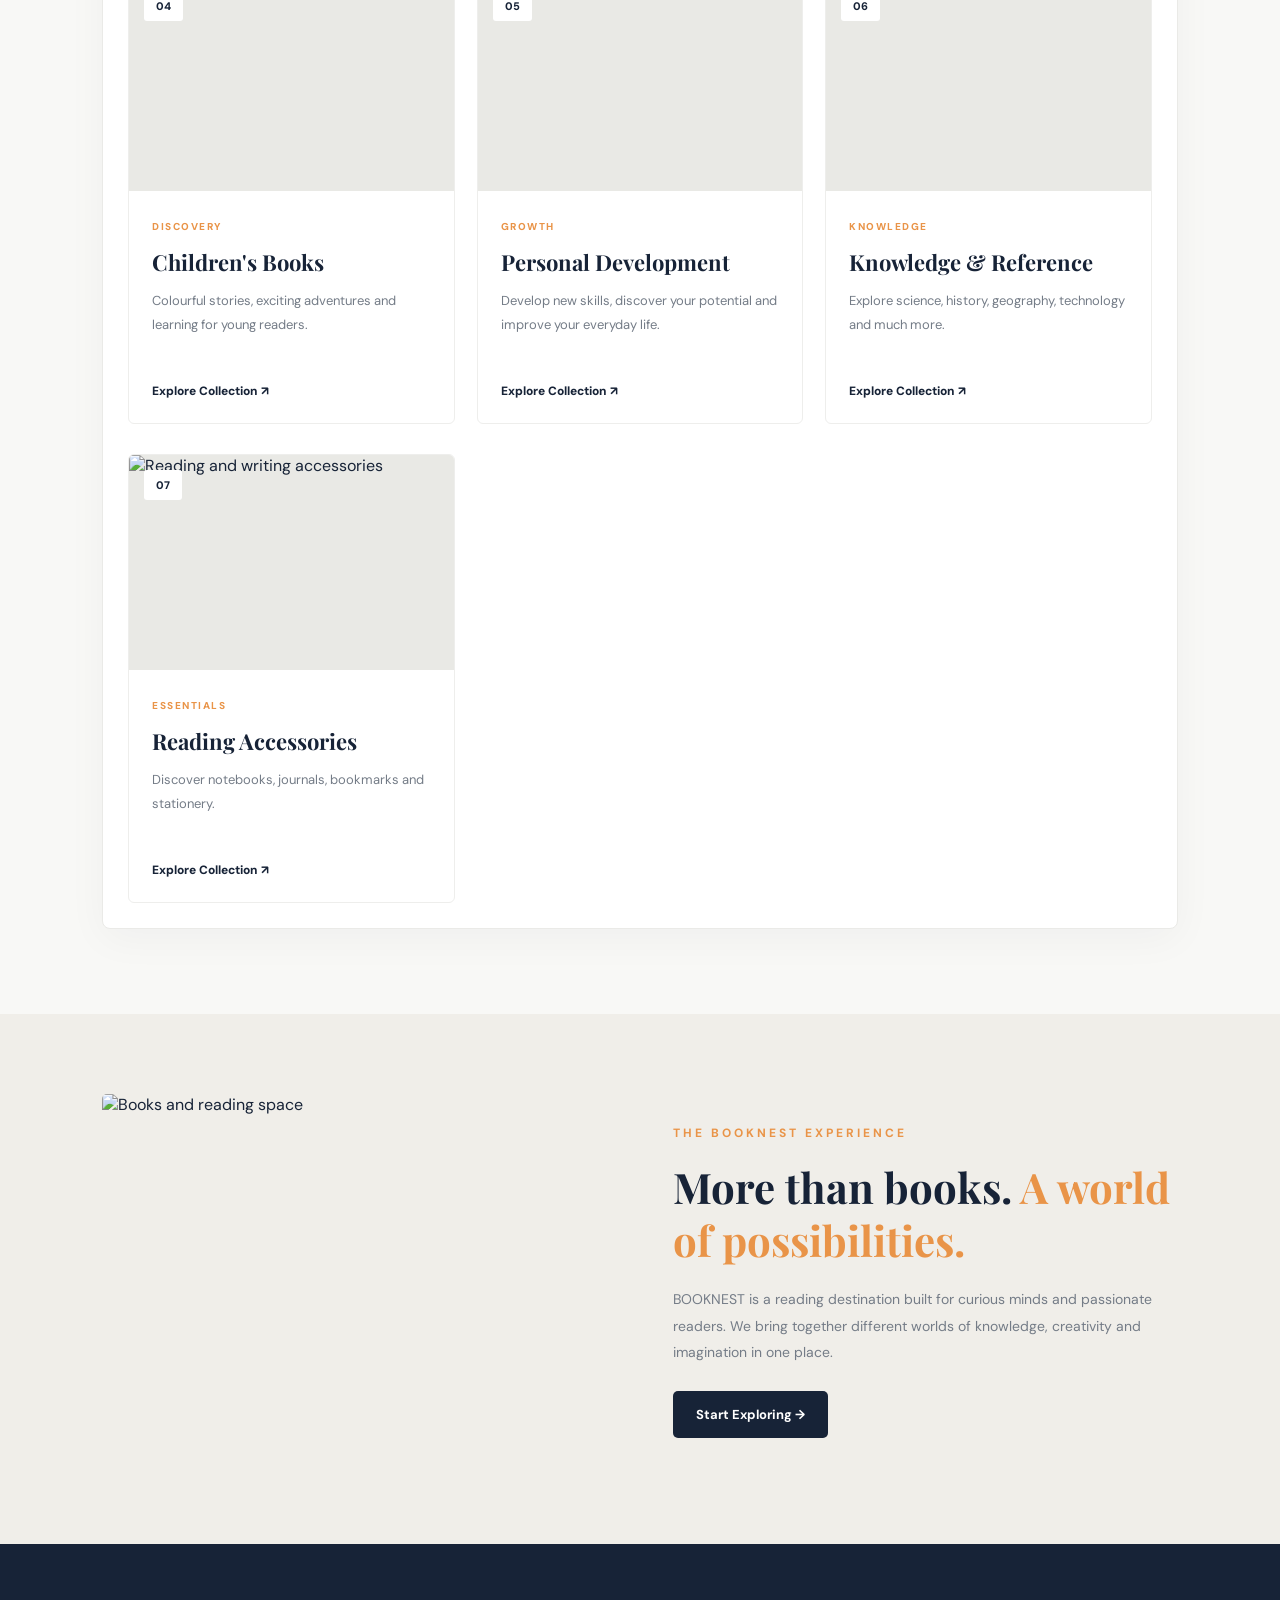
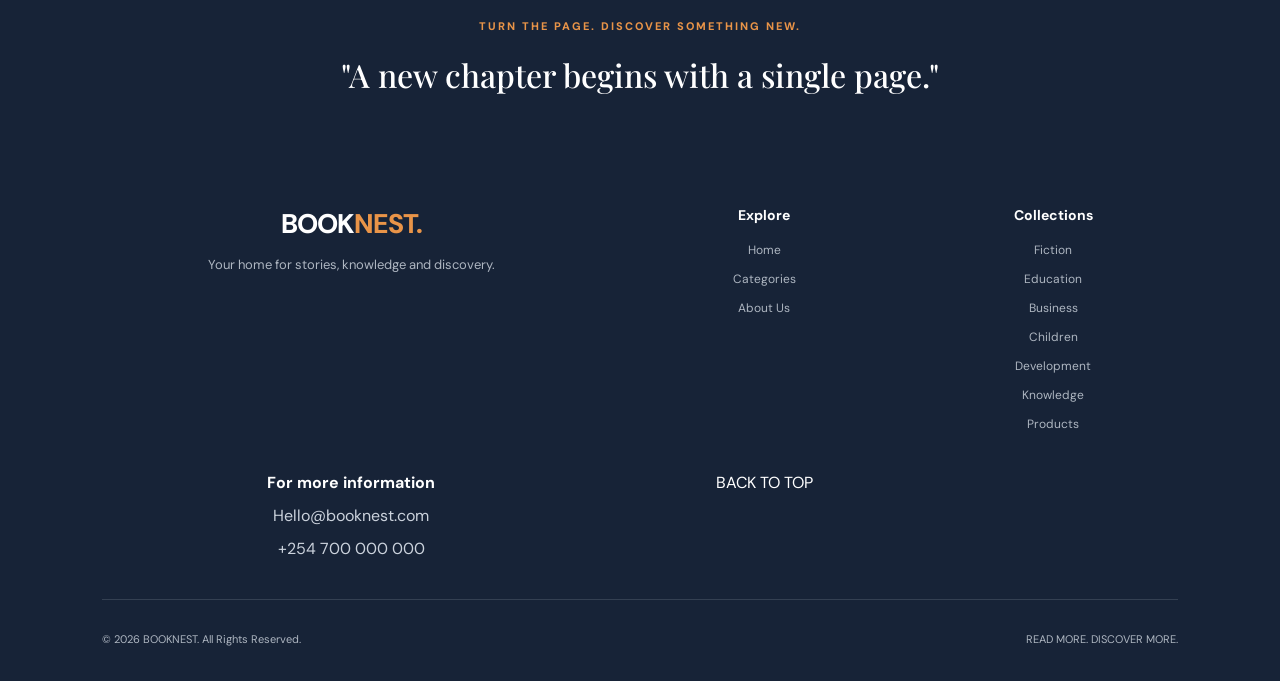
==== commit a792fde8: "add a search bar that works" ====
--- a/1st-project-main/index.html
+++ b/1st-project-main/index.html
@@ -30,10 +30,17 @@
             <a href="#about">About Us</a>
             <a href="#contact">Contact</a>
         </nav>
-        <div class="header-search">
-    <input type="text" id="book-search" placeholder="Search for books...">
-    <button type="button" onclick="searchBooks()">Search</button>
+
+<div class="header-search">
+    <input
+        type="search"
+        id="book-search"
+        placeholder="Search for books..."
+        autocomplete="off"
+    >
 </div>
+
+
         <div class="header-cart">
             <span>🛒 Cart</span>
             <span id="cart-count">0</span>
@@ -422,17 +429,26 @@
                 <a href="knowledge.html">Knowledge</a>
                 <a href="products.html">Products</a>
             </div>
-                <H3>Communication</H3>
+               <div>
+                <H4>For more information</H4>
                 <p>Hello@booknest.com</p>
                 <p>+254 700 000 000</p>
+               </div>
+               <div>
+                <a href="index.html">BACK TO TOP</a>
+               </div>
         </div>
 
         <div class="footer-bottom">
             <p>© 2026 BOOKNEST. All Rights Reserved.</p>
             <p>READ MORE. DISCOVER MORE.</p>
+
+            
         </div>
 
     </footer>
-
+    
+
+<script type="module" src="app.js"></script>
 </body>
 </html>
